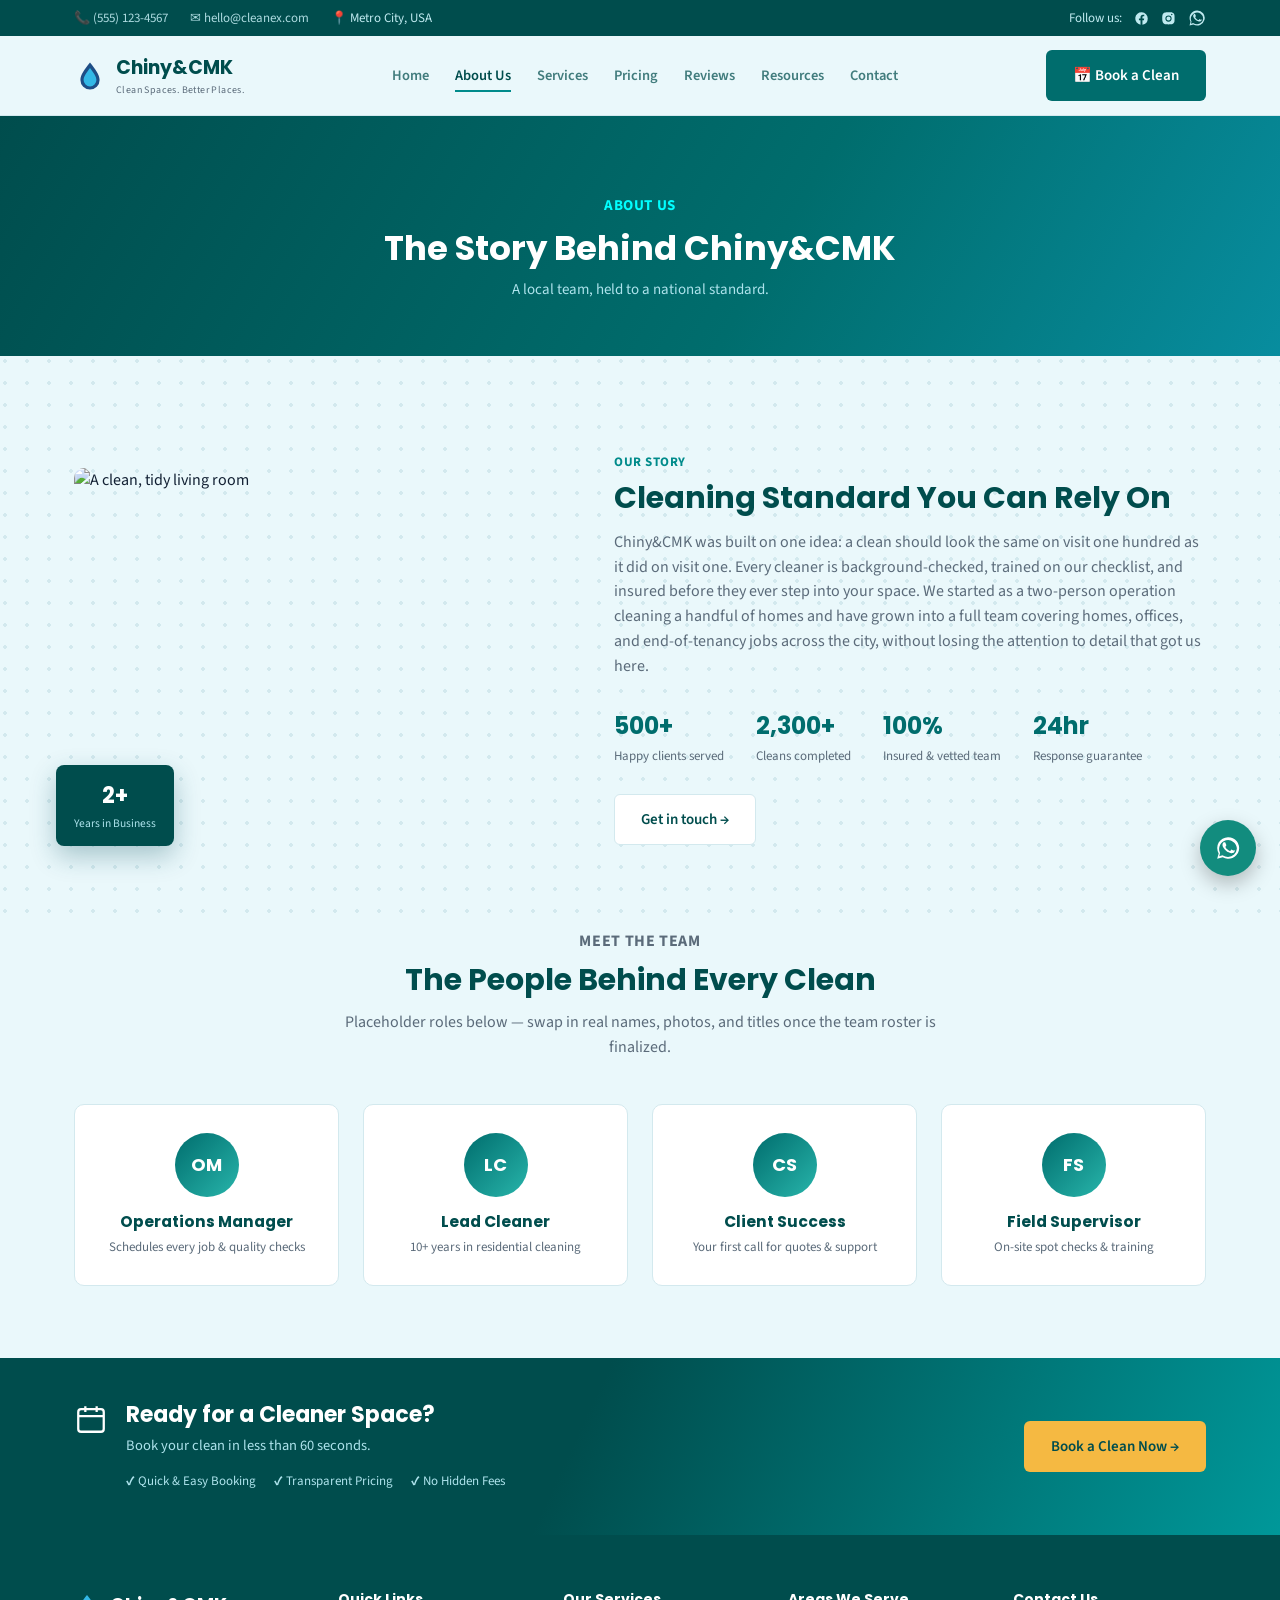
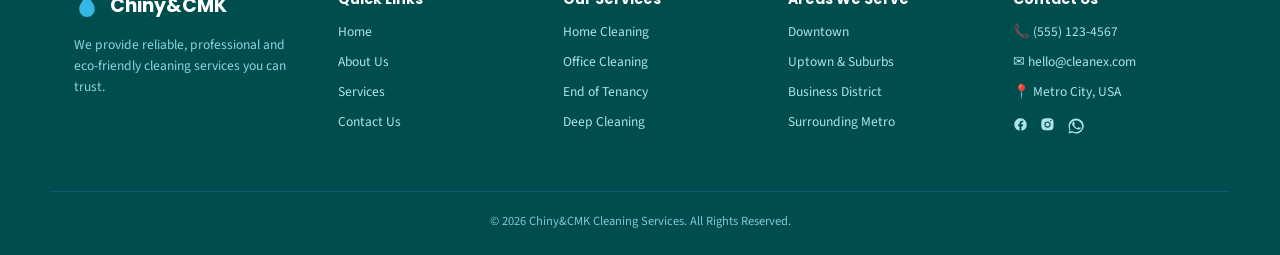
==== about.html @ 59c0ca54 "Chiny&CMK" ====
<!DOCTYPE html>
<html lang="en">
<head>
<meta charset="UTF-8">
<meta name="viewport" content="width=device-width, initial-scale=1.0">
<title>About Us — Chiny&CMK</title>
<meta name="description" content="The story, team, and standards behind Cleanex Cleaning Services.">
<link rel="preconnect" href="https://fonts.googleapis.com">
<link href="https://fonts.googleapis.com/css2?family=Poppins:wght@500;600;700&family=Source+Sans+3:wght@400;500;600;700&family=Caveat:wght@600;700&display=swap" rel="stylesheet">
<link rel="stylesheet" href="styles.css">
</head>
<body>
<div class="topbar">
  <div class="wrap topbar-row">
    <div class="topbar-left">
      <a href="tel:+15551234567">📞 (555) 123-4567</a>
      <a href="mailto:hello@cleanex.com">✉ hello@cleanex.com</a>
      <span>📍 Metro City, USA</span>
    </div>
    <div class="topbar-right">
      <span>Follow us:</span>
      <a href="#" aria-label="Facebook"><svg viewBox="0 0 24 24" width="15" height="15" fill="currentColor"><path d="M22 12a10 10 0 10-11.6 9.9v-7H7.9V12h2.5V9.8c0-2.5 1.5-3.9 3.8-3.9 1.1 0 2.2.2 2.2.2v2.4h-1.3c-1.2 0-1.6.8-1.6 1.6V12h2.8l-.4 2.9h-2.4v7A10 10 0 0022 12z"/></svg></a>
      <a href="#" aria-label="Instagram"><svg viewBox="0 0 24 24" width="15" height="15" fill="currentColor"><path d="M12 2c2.7 0 3.1 0 4.1.1 1 .1 1.7.2 2.3.5.6.3 1.1.6 1.6 1.1.5.5.8 1 1.1 1.6.3.6.4 1.3.5 2.3.1 1 .1 1.4.1 4.1s0 3.1-.1 4.1c-.1 1-.2 1.7-.5 2.3a4.6 4.6 0 01-2.7 2.7c-.6.3-1.3.4-2.3.5-1 .1-1.4.1-4.1.1s-3.1 0-4.1-.1c-1-.1-1.7-.2-2.3-.5a4.6 4.6 0 01-2.7-2.7c-.3-.6-.4-1.3-.5-2.3C2 15.1 2 14.7 2 12s0-3.1.1-4.1c.1-1 .2-1.7.5-2.3.3-.6.6-1.1 1.1-1.6.5-.5 1-.8 1.6-1.1.6-.3 1.3-.4 2.3-.5C8.9 2 9.3 2 12 2zm0 5a5 5 0 100 10 5 5 0 000-10zm0 8.3a3.3 3.3 0 110-6.6 3.3 3.3 0 010 6.6zm5.2-8.5a1.2 1.2 0 100-2.4 1.2 1.2 0 000 2.4z"/></svg></a>
      <a href="https://wa.me/15551234567" aria-label="WhatsApp"><svg viewBox="0 0 24 24" width="18" height="18" fill="currentColor"><path d="M17.5 14.4c-.3-.1-1.7-.8-1.9-.9-.3-.1-.4-.1-.6.1-.2.3-.7.9-.8 1-.1.2-.3.2-.6.1-.3-.1-1.2-.5-2.3-1.5-.9-.8-1.4-1.7-1.6-2-.2-.3 0-.4.1-.6l.4-.5c.1-.2.1-.3.2-.5.1-.2 0-.4 0-.5-.1-.1-.6-1.5-.8-2-.2-.5-.4-.4-.6-.4h-.5c-.2 0-.5.1-.7.3-.2.3-.9.9-.9 2.2s1 2.6 1.1 2.7c.1.2 1.9 3 4.7 4.1.7.3 1.2.5 1.6.6.7.2 1.3.2 1.8.1.5-.1 1.7-.7 1.9-1.3.2-.6.2-1.2.2-1.3-.1-.1-.3-.2-.6-.3z"/><path d="M12 2a10 10 0 00-8.6 15L2 22l5.2-1.4A10 10 0 1012 2zm0 18.2c-1.7 0-3.3-.5-4.7-1.3l-.3-.2-3.1.8.8-3-.2-.3a8.2 8.2 0 1115.7-3.7 8.2 8.2 0 01-8.2 7.7z"/></svg></a>
    </div>
  </div>
</div>

<header id="header">
  <nav class="nav wrap">
    <a href="index.html" class="logo">
      <svg viewBox="0 0 40 40" fill="none"><path d="M20 3C13 12 8 18 8 25a12 12 0 0024 0c0-7-5-13-12-22z" fill="#1E4E86"/><path d="M20 10c-4.5 6.2-8 10.6-8 15a8 8 0 0016 0c0-4.4-3.5-8.8-8-15z" fill="#33B8E6"/></svg>
      <div><span class="logo-name">Chiny&CMK</span><span class="logo-tag">Clean Spaces. Better Places.</span></div>
    </a>
    <ul class="navlinks">
      <li><a href="index.html">Home</a></li>
      <li><a href="about.html" class="active">About Us</a></li>
      <li><a href="services.html">Services</a></li>
      <li><a href="pricing.html">Pricing</a></li>
      <li><a href="reviews.html">Reviews</a></li>
      <li><a href="resources.html">Resources</a></li>
      <li><a href="contact.html">Contact</a></li>
    </ul>
    <div class="nav-actions">
      <a href="contact.html" class="btn btn-primary">📅 Book a Clean</a>
      <button class="menu-toggle" aria-label="Menu" id="menuToggle"><span></span><span></span><span></span></button>
    </div>
  </nav>
</header>
<section class="page-banner">
  <div class="wrap">
    <p class="eyebrow">ABOUT US</p>
    <h1>The Story Behind Chiny&CMK</h1>
    <p>A local team, held to a national standard.</p>
  </div>
</section>

<section id="about" class="pattern-dots">
  <div class="wrap about-grid">
    <div class="about-media">
      <img src="https://images.unsplash.com/photo-1757416654883-c73c67b3382b?auto=format&fit=crop&w=700&q=80" alt="A clean, tidy living room">
      <div class="about-media-badge"><strong>2+</strong><span>Years in Business</span></div>
    </div>
    <div class="about-copy">
      <p class="eyebrow">OUR STORY</p>
      <h2>Cleaning Standard You Can Rely On</h2>
      <p class="lead">Chiny&CMK was built on one idea: a clean should look the same on visit one hundred as it did on visit one. Every cleaner is background-checked, trained on our checklist, and insured before they ever step into your space. We started as a two-person operation cleaning a handful of homes and have grown into a full team covering homes, offices, and end-of-tenancy jobs across the city, without losing the attention to detail that got us here.</p>
      <div class="about-points">
        <div><strong>500+</strong><span>Happy clients served</span></div>
        <div><strong>2,300+</strong><span>Cleans completed</span></div>
        <div><strong>100%</strong><span>Insured &amp; vetted team</span></div>
        <div><strong>24hr</strong><span>Response guarantee</span></div>
      </div>
      <a href="contact.html" class="btn btn-outline">Get in touch →</a>
    </div>
  </div>
</section>

<section id="team" style="padding-top:0;">
  <div class="wrap">
    <div class="section-head center">
      <p class="eyebrow">MEET THE TEAM</p>
      <h2>The People Behind Every Clean</h2>
      <p>Placeholder roles below — swap in real names, photos, and titles once the team roster is finalized.</p>
    </div>
    <div class="team-grid">
      <div class="team-card"><div class="team-avatar">OM</div><h4>Operations Manager</h4><span>Schedules every job &amp; quality checks</span></div>
      <div class="team-card"><div class="team-avatar">LC</div><h4>Lead Cleaner</h4><span>10+ years in residential cleaning</span></div>
      <div class="team-card"><div class="team-avatar">CS</div><h4>Client Success</h4><span>Your first call for quotes &amp; support</span></div>
      <div class="team-card"><div class="team-avatar">FS</div><h4>Field Supervisor</h4><span>On-site spot checks &amp; training</span></div>
    </div>
  </div>
</section>

<section class="cta-banner">
  <div class="wrap cta-inner">
    <div class="cta-left">
      <svg viewBox="0 0 24 24" width="34" height="34" fill="none" stroke="#fff" stroke-width="1.6"><rect x="3" y="5" width="18" height="16" rx="2"/><path d="M3 10h18M8 3v4M16 3v4"/></svg>
      <div>
        <h3>Ready for a Cleaner Space?</h3>
        <p>Book your clean in less than 60 seconds.</p>
        <div class="cta-checks"><span>✔ Quick &amp; Easy Booking</span><span>✔ Transparent Pricing</span><span>✔ No Hidden Fees</span></div>
      </div>
    </div>
    <a href="contact.html" class="btn btn-yellow">Book a Clean Now →</a>
  </div>
</section>
<footer>
  <div class="wrap footer-grid">
    <div>
      <div class="footer-logo">
        <svg viewBox="0 0 40 40" fill="none"><path d="M20 3C13 12 8 18 8 25a12 12 0 0024 0c0-7-5-13-12-22z" fill="#33B8E6"/></svg>
        Chiny&CMK
      </div>
      <p class="footer-tag">We provide reliable, professional and eco-friendly cleaning services you can trust.</p>
    </div>
    <div class="footer-col">
      <h5>Quick Links</h5>
      <a href="index.html">Home</a>
      <a href="about.html">About Us</a>
      <a href="services.html">Services</a>
      <a href="contact.html">Contact Us</a>
    </div>
    <div class="footer-col">
      <h5>Our Services</h5>
      <a href="services.html">Home Cleaning</a>
      <a href="services.html">Office Cleaning</a>
      <a href="services.html">End of Tenancy</a>
      <a href="services.html">Deep Cleaning</a>
    </div>
    <div class="footer-col">
      <h5>Areas We Serve</h5>
      <a href="contact.html">Downtown</a>
      <a href="contact.html">Uptown &amp; Suburbs</a>
      <a href="contact.html">Business District</a>
      <a href="contact.html">Surrounding Metro</a>
    </div>
    <div class="footer-col">
      <h5>Contact Us</h5>
      <p>📞 (555) 123-4567</p>
      <p>✉ hello@cleanex.com</p>
      <p>📍 Metro City, USA</p>
      <div class="footer-social">
        <a href="#" aria-label="Facebook"><svg viewBox="0 0 24 24" width="15" height="15" fill="currentColor"><path d="M22 12a10 10 0 10-11.6 9.9v-7H7.9V12h2.5V9.8c0-2.5 1.5-3.9 3.8-3.9 1.1 0 2.2.2 2.2.2v2.4h-1.3c-1.2 0-1.6.8-1.6 1.6V12h2.8l-.4 2.9h-2.4v7A10 10 0 0022 12z"/></svg></a>
        <a href="#" aria-label="Instagram"><svg viewBox="0 0 24 24" width="15" height="15" fill="currentColor"><path d="M12 2c2.7 0 3.1 0 4.1.1 1 .1 1.7.2 2.3.5.6.3 1.1.6 1.6 1.1.5.5.8 1 1.1 1.6.3.6.4 1.3.5 2.3.1 1 .1 1.4.1 4.1s0 3.1-.1 4.1c-.1 1-.2 1.7-.5 2.3a4.6 4.6 0 01-2.7 2.7c-.6.3-1.3.4-2.3.5-1 .1-1.4.1-4.1.1s-3.1 0-4.1-.1c-1-.1-1.7-.2-2.3-.5a4.6 4.6 0 01-2.7-2.7c-.3-.6-.4-1.3-.5-2.3C2 15.1 2 14.7 2 12s0-3.1.1-4.1c.1-1 .2-1.7.5-2.3.3-.6.6-1.1 1.1-1.6.5-.5 1-.8 1.6-1.1.6-.3 1.3-.4 2.3-.5C8.9 2 9.3 2 12 2zm0 5a5 5 0 100 10 5 5 0 000-10zm0 8.3a3.3 3.3 0 110-6.6 3.3 3.3 0 010 6.6zm5.2-8.5a1.2 1.2 0 100-2.4 1.2 1.2 0 000 2.4z"/></svg></a>
        <a href="https://wa.me/15551234567" aria-label="WhatsApp"><svg viewBox="0 0 24 24" width="18" height="18" fill="currentColor"><path d="M17.5 14.4c-.3-.1-1.7-.8-1.9-.9-.3-.1-.4-.1-.6.1-.2.3-.7.9-.8 1-.1.2-.3.2-.6.1-.3-.1-1.2-.5-2.3-1.5-.9-.8-1.4-1.7-1.6-2-.2-.3 0-.4.1-.6l.4-.5c.1-.2.1-.3.2-.5.1-.2 0-.4 0-.5-.1-.1-.6-1.5-.8-2-.2-.5-.4-.4-.6-.4h-.5c-.2 0-.5.1-.7.3-.2.3-.9.9-.9 2.2s1 2.6 1.1 2.7c.1.2 1.9 3 4.7 4.1.7.3 1.2.5 1.6.6.7.2 1.3.2 1.8.1.5-.1 1.7-.7 1.9-1.3.2-.6.2-1.2.2-1.3-.1-.1-.3-.2-.6-.3z"/><path d="M12 2a10 10 0 00-8.6 15L2 22l5.2-1.4A10 10 0 1012 2zm0 18.2c-1.7 0-3.3-.5-4.7-1.3l-.3-.2-3.1.8.8-3-.2-.3a8.2 8.2 0 1115.7-3.7 8.2 8.2 0 01-8.2 7.7z"/></svg></a>
      </div>
    </div>
  </div>
  <div class="wrap footer-bottom">
    <span>© <span id="footerYear">2026</span> Chiny&CMK Cleaning Services. All Rights Reserved.</span>
  </div>
</footer>

<a class="fab" href="https://wa.me/15551234567?text=Hi%20Cleanex%2C%20I%27d%20like%20to%20ask%20about%20a%20cleaning%20service." target="_blank" rel="noopener" aria-label="Chat on WhatsApp">
  <svg viewBox="0 0 24 24"  fill="currentColor"><path d="M17.5 14.4c-.3-.1-1.7-.8-1.9-.9-.3-.1-.4-.1-.6.1-.2.3-.7.9-.8 1-.1.2-.3.2-.6.1-.3-.1-1.2-.5-2.3-1.5-.9-.8-1.4-1.7-1.6-2-.2-.3 0-.4.1-.6l.4-.5c.1-.2.1-.3.2-.5.1-.2 0-.4 0-.5-.1-.1-.6-1.5-.8-2-.2-.5-.4-.4-.6-.4h-.5c-.2 0-.5.1-.7.3-.2.3-.9.9-.9 2.2s1 2.6 1.1 2.7c.1.2 1.9 3 4.7 4.1.7.3 1.2.5 1.6.6.7.2 1.3.2 1.8.1.5-.1 1.7-.7 1.9-1.3.2-.6.2-1.2.2-1.3-.1-.1-.3-.2-.6-.3z"/><path d="M12 2a10 10 0 00-8.6 15L2 22l5.2-1.4A10 10 0 1012 2zm0 18.2c-1.7 0-3.3-.5-4.7-1.3l-.3-.2-3.1.8.8-3-.2-.3a8.2 8.2 0 1115.7-3.7 8.2 8.2 0 01-8.2 7.7z"/></svg>
</a>

<script src="script.js"></script>
</body>
</html>
---- styles.css ----
:root{
  --teal:#006D6D;
  --teal-dark:#004D4D;
  --aqua:#008B8B;
  --sky:#00FFFF;
  --white:#EAF8FB;
  --gray:#D3E9EE;
  --ink:#122033;
  --ink-soft:#5B6B7A;
  --paper:#FFFFFF;
  --yellow:#F5B942;
}
*{box-sizing:border-box;}
html{scroll-behavior:smooth;}
body{
  margin:0;
  overflow-x:hidden;
  font-family:'Source Sans 3', sans-serif;
  color:var(--ink);
  background:var(--white);
  line-height:1.55;
}
h1,h2,h3,h4,h5{
  font-family:'Poppins', sans-serif;
  color:var(--teal-dark);
  margin:0;
  line-height:1.2;
}
p{margin:0;}
a{color:inherit;text-decoration:none;}
img{max-width:100%;display:block;}
ul{list-style:none;margin:0;padding:0;}
.wrap{max-width:1180px;margin:0 auto;padding:0 24px;}

/* ===== BUTTONS ===== */
.btn{
  display:inline-flex;align-items:center;gap:8px;
  font-family:'Source Sans 3',sans-serif;font-weight:600;font-size:15px;
  padding:13px 26px;border-radius:6px;border:1.5px solid transparent;
  cursor:pointer;transition:transform .15s ease, background .2s ease;
}
.btn:hover{transform:translateY(-1px);}
.btn-primary{background:var(--teal);color:#fff;}
.btn-primary:hover{background:var(--teal-dark);}
.btn-outline{border-color:var(--gray);color:var(--teal-dark);background:#fff;}
.btn-outline:hover{border-color:var(--teal);}
.btn-yellow{background:var(--yellow);color:var(--teal-dark);}
.btn-yellow:hover{background:#e5a72e;}
.btn-whatsapp{background:#128C7E;color:#fff;}
.btn-whatsapp:hover{background:#0e6b60;}
.eyebrow{font-size:13px;font-weight:700;color:var(--aqua);letter-spacing:.04em;}

/* ===== TOP BAR ===== */
.topbar{background:var(--teal-dark);color:#BFEAF0;font-size:13px;}
.topbar-row{display:flex;justify-content:space-between;align-items:center;padding:8px 24px;}
.topbar-left{display:flex;gap:22px;flex-wrap:wrap;}
.topbar-left a{opacity:.9;}
.topbar-left a:hover{opacity:1;}
.topbar-right{display:flex;align-items:center;gap:12px;}
.topbar-right a{display:flex;color:#BFEAF0;}
.topbar-right a:hover{color:#fff;}

/* ===== HEADER ===== */
header{position:sticky;top:0;z-index:50;background:var(--white);border-bottom:1px solid var(--gray);}
.nav{display:flex;align-items:center;justify-content:space-between;padding:14px 24px;gap:20px;}
.logo{display:flex;align-items:center;gap:10px;}
.logo svg{width:32px;height:32px;flex-shrink:0;}
.logo-name{display:block;font-family:'Poppins',sans-serif;font-weight:700;font-size:19px;color:var(--teal-dark);}
.logo-tag{display:block;font-size:10px;letter-spacing:.04em;color:var(--ink-soft);}
.navlinks{display:flex;gap:26px;font-size:14.5px;font-weight:600;color:var(--teal-dark);}
.navlinks a{opacity:.72;padding-bottom:4px;border-bottom:2px solid transparent;}
.navlinks a:hover,.navlinks a.active{opacity:1;border-color:var(--aqua);}
.nav-actions{display:flex;gap:12px;align-items:center;}
.menu-toggle{display:none;background:none;border:none;cursor:pointer;padding:6px;}
.menu-toggle span{display:block;width:22px;height:2px;background:var(--teal-dark);margin:5px 0;}

/* ===== HERO (full-cover, per client feedback: image must be fully visible) ===== */
.hero-cover{position:relative;background:#fff;padding:0;}
.hero-cover-media{position:relative;width:100%;aspect-ratio:16/10;overflow:hidden;}
.hero-cover-media img{width:100%;height:100%;object-fit:cover;object-position:68% 35%;display:block;}
.hero-cover-media::after{
  content:"";position:absolute;left:0;right:0;bottom:0;height:22%;
  background:linear-gradient(0deg, rgba(11,79,97,.55) 0%, transparent 100%);
  pointer-events:none;
}
.hero-cover-script{
  position:absolute;top:6%;right:max(24px, calc((100vw - 1180px) / 2 + 24px));z-index:2;
  font-family:'Caveat',cursive;font-size:30px;line-height:1.25;color:#fff;text-align:right;
  text-shadow:0 2px 14px rgba(0,0,0,.35);
}
.hero-cover-content{
  position:absolute;top:0;left:0;right:0;bottom:0;z-index:2;
  display:flex;flex-direction:column;justify-content:center;
  padding:0 24px;padding-left:max(24px, calc((100vw - 1180px) / 2 + 24px));max-width:640px;
}
.hero-cover-content .eyebrow-line{font-size:13px;font-weight:700;letter-spacing:.05em;color:#0B4F61;line-height:1.5;text-shadow:0 1px 10px rgba(255,255,255,.5);}
.hero-cover-content .accent-underline{width:46px;height:3px;background:var(--aqua);margin:14px 0;}
.hero-cover-content h1{font-size:42px;font-weight:700;line-height:1.14;color:#0F2430;text-shadow:0 1px 14px rgba(255,255,255,.35);}
.hero-cover-content h1 em{font-style:normal;color:var(--teal);}
.hero-cover-content .lead{margin-top:16px;font-size:16px;color:#33424D;max-width:40ch;text-shadow:0 1px 10px rgba(255,255,255,.4);}
.hero-cover-content .cta-row{margin-top:26px;display:flex;gap:14px;flex-wrap:wrap;}
.hero-trust-row{
  position:absolute;left:0;right:0;bottom:20px;z-index:3;
  display:flex;gap:28px;flex-wrap:wrap;padding:0 24px;
  padding-left:max(24px, calc((100vw - 1180px) / 2 + 24px));
}
.hero-trust-item{display:flex;align-items:center;gap:8px;}
.hero-trust-item svg{width:22px;height:22px;color:#fff;flex-shrink:0;}
.hero-trust-item span{font-size:13px;font-weight:700;color:#fff;}

.rating-strip{background:var(--white);padding:26px 0;border-bottom:1px solid var(--gray);}
.rating-strip-inner{display:flex;align-items:center;justify-content:center;gap:16px;text-align:center;flex-wrap:wrap;}
.rating-strip .stars{font-size:16px;letter-spacing:2px;}
.rating-strip strong{font-size:14.5px;color:var(--teal-dark);}
.rating-strip .quote-line{font-size:14px;color:var(--ink-soft);font-style:italic;}
.rating-arrow{
  width:34px;height:34px;border-radius:50%;border:1px solid var(--gray);background:#fff;
  font-size:18px;color:var(--teal);cursor:pointer;flex-shrink:0;
}

/* ===== INNER PAGE BANNER ===== */
.page-banner{background:linear-gradient(120deg, var(--teal-dark) 0%, var(--teal) 60%, #0EA5C4 130%);padding:68px 0 54px;text-align:center;}
.page-banner .eyebrow{color:var(--sky);}
.page-banner h1{color:#fff;font-size:34px;margin-top:10px;}
.page-banner p{color:#ADE3EC;margin-top:10px;font-size:15px;max-width:520px;margin-left:auto;margin-right:auto;}

.trust-strip{
  margin-top:64px;background:#fff;border:1px solid var(--gray);border-radius:10px;
  display:grid;grid-template-columns:repeat(6,1fr);box-shadow:0 12px 30px rgba(11,79,97,.06);
  position:relative;z-index:1;
}
.trust-card{display:flex;align-items:flex-start;gap:12px;padding:24px 22px;border-right:1px solid var(--gray);}
.trust-card:last-child{border-right:none;}
.trust-card svg{width:26px;height:26px;color:var(--aqua);flex-shrink:0;margin-top:2px;}
.trust-card strong{display:block;font-size:14.5px;color:var(--teal-dark);}
.trust-card span{display:block;font-size:13px;color:var(--ink-soft);margin-top:2px;}

/* ===== SECTIONS ===== */
section{padding:96px 0 72px;}
section#services:first-of-type{padding-top:104px;}
.section-head{max-width:640px;margin-bottom:44px;}
.section-head.center{margin-left:auto;margin-right:auto;text-align:center;}
.section-head h2{font-size:30px;font-weight:700;margin-top:8px;}
.section-head p{margin-top:12px;font-size:16px;color:var(--ink-soft);}

/* ===== ABOUT ===== */
.pattern-dots{position:relative;background-image:radial-gradient(var(--gray) 1.6px, transparent 1.6px);background-size:22px 22px;background-position:-6px -6px;}
.pattern-dots > .wrap{position:relative;z-index:1;}
.about-grid{display:grid;grid-template-columns:.9fr 1.1fr;gap:56px;align-items:center;position:relative;z-index:1;}
.about-media{position:relative;}
.about-media img{width:100%;height:360px;object-fit:cover;border-radius:10px;}
.about-media-badge{
  position:absolute;bottom:-18px;left:-18px;background:var(--teal-dark);color:#fff;
  border-radius:8px;padding:14px 18px;text-align:center;box-shadow:0 10px 26px rgba(11,79,97,.3);
}
.about-media-badge strong{display:block;font-family:'Poppins',sans-serif;font-size:22px;}
.about-media-badge span{display:block;font-size:11.5px;color:#ADE3EC;margin-top:2px;}
.about-copy h2{font-size:30px;margin-top:8px;}
.about-copy .lead{margin-top:14px;font-size:16px;color:var(--ink-soft);}
.about-points{display:flex;gap:32px;margin:28px 0;flex-wrap:wrap;}
.about-points strong{display:block;font-family:'Poppins',sans-serif;font-size:24px;color:var(--teal);}
.about-points span{display:block;font-size:13px;color:var(--ink-soft);margin-top:2px;}

.pricing-section{background:linear-gradient(180deg, var(--white) 0%, #A8E8F2 100%);}
.pricing-grid{display:grid;grid-template-columns:repeat(3,1fr);gap:24px;}
.pricing-grid-4{grid-template-columns:repeat(4,1fr);}
.price-card{
  position:relative;background:var(--paper);border:1px solid var(--gray);border-radius:10px;
  padding:32px 28px;display:flex;flex-direction:column;gap:14px;
}
.price-card.featured{border-color:var(--teal);box-shadow:0 16px 34px rgba(11,79,97,.12);transform:translateY(-8px);}
.price-tag{
  position:absolute;top:-13px;left:28px;background:var(--teal);color:#fff;font-size:11.5px;
  font-weight:700;padding:5px 12px;border-radius:999px;letter-spacing:.03em;
}
.price-card h3{font-size:19px;}
.price-card .price{font-family:'Poppins',sans-serif;font-size:32px;font-weight:700;color:var(--teal-dark);}
.price-card .price span{font-family:'Source Sans 3',sans-serif;font-size:14px;font-weight:400;color:var(--ink-soft);}
.price-card p{font-size:14px;color:var(--ink-soft);}
.price-card ul{display:flex;flex-direction:column;gap:8px;margin:6px 0;}
.price-card ul li{font-size:13.5px;color:var(--ink);}
.price-card .btn{margin-top:auto;justify-content:center;}

/* ===== SERVICES ===== */
.services-grid{display:grid;grid-template-columns:repeat(4,1fr);gap:24px;}
.service-card{background:var(--paper);border:1px solid var(--gray);border-radius:10px;overflow:visible;}
.service-img{height:130px;overflow:hidden;border-radius:10px 10px 0 0;}
.service-img img{width:100%;height:100%;object-fit:cover;}
.service-icon{
  width:44px;height:44px;border-radius:50%;background:var(--teal);
  display:flex;align-items:center;justify-content:center;
  margin:-22px 0 0 20px;border:3px solid #fff;position:relative;
}
.service-icon svg{width:20px;height:20px;}
.service-body{padding:16px 20px 22px;}
.service-body h3{font-size:17.5px;}
.service-body p{margin-top:8px;font-size:14px;color:var(--ink-soft);}
.service-body .link{display:inline-block;margin-top:12px;font-size:13.5px;font-weight:700;color:var(--teal);}

/* ===== GALLERY ===== */
.gallery-grid{display:grid;grid-template-columns:repeat(4,1fr);grid-auto-rows:160px;gap:14px;}
.gallery-item{position:relative;border-radius:10px;overflow:hidden;}
.gallery-item.span-2{grid-column:span 2;}
.gallery-item img{width:100%;height:100%;object-fit:cover;transition:transform .3s ease;}
.gallery-item:hover img{transform:scale(1.05);}
.gallery-caption{
  position:absolute;left:0;right:0;bottom:0;padding:10px 14px;font-size:12.5px;font-weight:600;color:#fff;
  background:linear-gradient(0deg, rgba(11,79,97,.85) 0%, transparent 100%);
}

/* ===== STATS ===== */
.stats{background:linear-gradient(120deg, var(--teal-dark) 0%, var(--teal) 55%, #40E0D0 130%);padding:48px 0;}
.stats-grid{display:grid;grid-template-columns:repeat(6,1fr);gap:20px;}
.stat{display:flex;flex-direction:column;align-items:center;text-align:center;color:#fff;}
.stat svg{width:28px;height:28px;color:var(--sky);margin-bottom:10px;}
.stat strong{font-family:'Poppins',sans-serif;font-size:24px;}
.stat span{font-size:13px;color:#ADE3EC;margin-top:2px;}

/* ===== TESTIMONIALS ===== */
.testi-carousel{display:flex;align-items:center;justify-content:center;gap:24px;max-width:640px;margin:0 auto;}
.testi-arrow{
  width:38px;height:38px;border-radius:50%;border:1px solid var(--gray);background:#fff;
  font-size:22px;color:var(--teal);cursor:pointer;flex-shrink:0;line-height:1;
}
.testi-arrow:hover{background:var(--teal);color:#fff;border-color:var(--teal);}
.testi-slide{text-align:center;}
.quote-mark{font-family:'Poppins',sans-serif;font-size:44px;color:var(--gray);line-height:1;}
.testi-quote{font-size:17px;color:var(--ink);margin-top:6px;}
.stars{color:var(--aqua);font-size:16px;margin-top:16px;letter-spacing:3px;}
.testi-name{margin-top:10px;font-weight:700;font-size:14.5px;color:var(--teal-dark);}

.mini-reviews-grid{display:grid;grid-template-columns:repeat(3,1fr);gap:20px;margin-top:56px;}
.mini-review{background:var(--paper);border:1px solid var(--gray);border-radius:10px;padding:22px 24px;}
.mini-review .stars{margin-top:0;font-size:14px;}
.mini-review p{margin-top:12px;font-size:14px;color:var(--ink);}
.mini-review .testi-name{margin-top:14px;font-size:13.5px;}

/* ===== TEAM ===== */
.team-grid{display:grid;grid-template-columns:repeat(4,1fr);gap:24px;}
.team-card{background:var(--paper);border:1px solid var(--gray);border-radius:10px;padding:28px 20px;text-align:center;}
.team-avatar{
  width:64px;height:64px;border-radius:50%;margin:0 auto 16px;
  background:linear-gradient(135deg, var(--teal) 0%, #40E0D0 160%);color:#fff;
  display:flex;align-items:center;justify-content:center;font-family:'Poppins',sans-serif;font-weight:700;font-size:18px;
}
.team-card h4{font-size:15.5px;}
.team-card span{display:block;margin-top:6px;font-size:13px;color:var(--ink-soft);}

/* ===== BLOG / TIPS ===== */
.blog-grid{display:grid;grid-template-columns:repeat(3,1fr);gap:24px;}
.blog-card{background:var(--paper);border:1px solid var(--gray);border-radius:10px;padding:26px 24px;position:relative;}
.blog-icon{
  width:44px;height:44px;border-radius:10px;background:var(--teal);
  display:flex;align-items:center;justify-content:center;margin-bottom:16px;
}
.blog-icon svg{width:20px;height:20px;}
.blog-tag{display:inline-block;font-size:11.5px;font-weight:700;color:var(--teal);letter-spacing:.03em;text-transform:uppercase;margin-bottom:8px;}
.blog-card h3{font-size:17px;line-height:1.3;}
.blog-card p{margin-top:10px;font-size:14px;color:var(--ink-soft);}
.blog-card .link{display:inline-block;margin-top:14px;font-size:13.5px;font-weight:700;color:var(--teal);}

/* ===== FAQ ===== */
.faq-list{max-width:760px;margin:0 auto;display:flex;flex-direction:column;gap:12px;}
.faq-item{background:var(--paper);border:1px solid var(--gray);border-radius:10px;overflow:hidden;}
.faq-question{
  width:100%;display:flex;align-items:center;justify-content:space-between;gap:16px;
  padding:18px 22px;background:none;border:none;text-align:left;cursor:pointer;
  font-family:'Source Sans 3',sans-serif;font-size:15px;font-weight:600;color:var(--teal-dark);
}
.faq-icon{font-family:'Poppins',sans-serif;font-size:18px;color:var(--teal);flex-shrink:0;}
.faq-answer{max-height:0;overflow:hidden;transition:max-height .25s ease, padding .25s ease;padding:0 22px;}
.faq-answer p{font-size:14px;color:var(--ink-soft);padding-bottom:0;}
.faq-item.open .faq-answer{max-height:200px;padding:0 22px 20px;}

/* ===== CTA BANNER ===== */
.cta-banner{background:linear-gradient(115deg, #004D4D 0%, var(--teal-dark) 45%, #00CED1 140%);padding:0;}
.cta-inner{
  display:flex;align-items:center;justify-content:space-between;flex-wrap:wrap;gap:24px;
  padding:44px 24px;
}
.cta-left{display:flex;gap:18px;align-items:flex-start;}
.cta-left h3{color:#fff;font-size:22px;}
.cta-left p{color:#ADE3EC;margin-top:6px;font-size:14.5px;}
.cta-checks{display:flex;gap:18px;flex-wrap:wrap;margin-top:14px;}
.cta-checks span{font-size:13px;color:#ADE3EC;}

/* ===== CONTACT ===== */
#contact{background:linear-gradient(180deg,#B3ECF5 0%, var(--white) 100%);}
.contact-grid{display:grid;grid-template-columns:.85fr 1.15fr;gap:56px;align-items:start;}
.contact-side h2{font-size:28px;margin-top:8px;}
.contact-side .lead{margin-top:12px;color:var(--ink-soft);font-size:15.5px;}
.contact-side .btn-whatsapp{margin-top:26px;}
.contact-methods{margin-top:26px;display:flex;flex-direction:column;gap:10px;font-size:14.5px;color:var(--ink-soft);}
.contact-methods strong{color:var(--teal-dark);}

.form-card{background:var(--paper);border:1px solid var(--gray);border-radius:10px;padding:32px;}
.tab-switch{display:flex;border:1px solid var(--gray);border-radius:999px;padding:4px;margin-bottom:26px;width:fit-content;}
.tab-btn{border:none;background:none;padding:9px 20px;border-radius:999px;font-weight:600;font-size:14px;color:var(--ink-soft);cursor:pointer;}
.tab-btn.active{background:linear-gradient(120deg, var(--teal) 0%, #00FFFF 160%);color:#fff;}
.form-grid{display:grid;grid-template-columns:1fr 1fr;gap:16px;}
.form-grid .full{grid-column:1/-1;}
label{display:block;font-size:13px;font-weight:700;color:var(--teal-dark);margin-bottom:6px;}
input,select,textarea{
  width:100%;padding:11px 13px;border:1px solid var(--gray);border-radius:6px;
  font-family:'Source Sans 3',sans-serif;font-size:14.5px;color:var(--ink);background:#fff;
}
input:focus,select:focus,textarea:focus{outline:2px solid var(--aqua);outline-offset:1px;border-color:var(--aqua);}
textarea{resize:vertical;min-height:90px;}
.rating-picker{display:flex;gap:8px;}
.rating-picker button{width:36px;height:36px;border-radius:50%;border:1.5px solid var(--gray);background:#fff;font-family:'Poppins',sans-serif;font-weight:600;color:var(--ink-soft);cursor:pointer;}
.rating-picker button.selected{background:var(--teal);border-color:var(--teal);color:#fff;}
.form-submit{margin-top:20px;display:flex;align-items:center;gap:16px;flex-wrap:wrap;}
.form-note{font-size:12.5px;color:var(--ink-soft);}
.form-success{display:none;margin-top:20px;padding:14px 16px;background:#EAF6EE;border:1px solid #B9E3C5;border-radius:6px;font-size:14px;color:#1F6B39;}
.form-success.show{display:block;}

/* ===== FOOTER ===== */
footer{background:var(--teal-dark);color:#BFEAF0;padding:56px 0 24px;}
.footer-grid{display:grid;grid-template-columns:1.2fr 1fr 1fr 1fr 1fr;gap:32px;}
.footer-logo{display:flex;align-items:center;gap:10px;font-family:'Poppins',sans-serif;font-weight:700;font-size:19px;color:#fff;}
.footer-logo svg{width:26px;height:26px;}
.footer-tag{margin-top:14px;font-size:13.5px;max-width:32ch;color:#8FD3DE;}
.footer-col h5{font-family:'Poppins',sans-serif;font-size:14px;color:#fff;margin-bottom:14px;}
.footer-col a,.footer-col p{display:block;font-size:13.5px;color:#ADE3EC;margin-bottom:9px;}
.footer-col a:hover{color:#fff;}
.footer-bottom{margin-top:40px;padding-top:20px;border-top:1px solid #0F5C6E;font-size:12.5px;color:#7FC7D6;text-align:center;}
.footer-social{display:flex;gap:12px;margin-top:14px;}
.footer-social a{color:#ADE3EC;}
.footer-social a:hover{color:#fff;}

/* ===== FAB ===== */
.fab{
  position:fixed;bottom:24px;right:24px;z-index:60;
  background:#128C7E;color:#fff;width:56px;height:56px;border-radius:50%;
  display:flex;align-items:center;justify-content:center;box-shadow:0 8px 20px rgba(0,0,0,.25);
}
.fab:hover{transform:scale(1.06);}
.fab svg{width:26px;height:26px;}

/* ===== RESPONSIVE ===== */
@media (max-width:1024px){
  .hero-cover-content{max-width:480px;}
  .hero-cover-content h1{font-size:34px;}
  .about-media img{height:320px;}
  .pricing-grid{gap:18px;}
  .price-card{padding:26px 22px;}
}
@media (max-width:960px){
  .navlinks{display:none;}
  .menu-toggle{display:block;}
  .hero-cover-media{aspect-ratio:4/3.4;}
  .hero-cover-content{max-width:100%;}
  .hero-cover-content h1{font-size:30px;}
  .hero-cover-script{font-size:22px;top:5%;}
  .hero-trust-row{gap:16px 20px;bottom:16px;}
  .hero-trust-item span{font-size:11.5px;}
  .hero-trust-item svg{width:18px;height:18px;}
  .trust-strip{grid-template-columns:repeat(3,1fr);margin-top:32px;}
  .trust-card{border-right:none;border-bottom:1px solid var(--gray);}
  .about-grid{grid-template-columns:1fr;}
  .about-media img{height:260px;}
  .pricing-grid{grid-template-columns:1fr;max-width:440px;margin:0 auto;}
  .pricing-grid-4{grid-template-columns:1fr 1fr;max-width:600px;}
  .price-card.featured{transform:none;}
  .services-grid{grid-template-columns:1fr 1fr;}
  .gallery-grid{grid-template-columns:1fr 1fr;grid-auto-rows:180px;}
  .gallery-item.span-2{grid-column:span 2;}
  .team-grid{grid-template-columns:1fr 1fr;}
  .blog-grid{grid-template-columns:1fr 1fr;}
  .mini-reviews-grid{grid-template-columns:1fr 1fr;}
  .stats-grid{grid-template-columns:repeat(3,1fr);gap:28px;}
  .contact-grid{grid-template-columns:1fr;}
  .form-grid{grid-template-columns:1fr;}
  .footer-grid{grid-template-columns:1fr 1fr 1fr;}
  .topbar-left span{display:none;}
}
@media (max-width:640px){
  .nav{padding:12px 18px;gap:12px;}
  .logo-tag{display:none;}
  .nav-actions .btn-primary{padding:10px 16px;font-size:13.5px;}
  .testi-carousel{gap:12px;}
  .testi-arrow{width:32px;height:32px;font-size:18px;}
  .testi-quote{font-size:15.5px;}
}
@media (max-width:560px){
  .wrap{padding:0 18px;}
  section{padding:64px 0 56px;}
  .hero-cover-media{aspect-ratio:3/3.6;}
  .hero-cover-content h1{font-size:26px;}
  .hero-cover-content .lead{font-size:14.5px;}
  .hero-cover-script{display:none;}
  .hero-trust-row{bottom:14px;gap:10px 16px;}
  .section-head h2{font-size:25px;}
  .services-grid{grid-template-columns:1fr;}
  .gallery-grid{grid-template-columns:1fr;grid-auto-rows:200px;}
  .gallery-item.span-2{grid-column:span 1;}
  .team-grid{grid-template-columns:1fr 1fr;}
  .blog-grid{grid-template-columns:1fr;}
  .mini-reviews-grid{grid-template-columns:1fr;}
  .pricing-grid-4{grid-template-columns:1fr;max-width:440px;margin:0 auto;}
  .trust-strip{grid-template-columns:1fr 1fr;}
  .stats-grid{grid-template-columns:1fr 1fr;}
  .footer-grid{grid-template-columns:1fr;}
  .cta-inner{flex-direction:column;align-items:flex-start;}
  .cta-left{gap:14px;}
  .topbar-left a:nth-child(2){display:none;}
  .form-card{padding:22px 20px;}
  .about-points{gap:22px;}
}
@media (max-width:420px){
  .trust-strip{grid-template-columns:1fr;}
  .trust-card:last-child{border-bottom:none;}
  .stats-grid{grid-template-columns:1fr;gap:22px;}
  .team-grid{grid-template-columns:1fr;}
  .gallery-item{min-height:150px;}
  .topbar-right span{display:none;}
  .topbar-row{padding:8px 16px;}
  .hero-cover-media{aspect-ratio:3/4;}
  .hero-trust-row{flex-direction:column;gap:8px;}
  .price-card{padding:22px 18px;}
  .rating-picker button{width:32px;height:32px;}
}
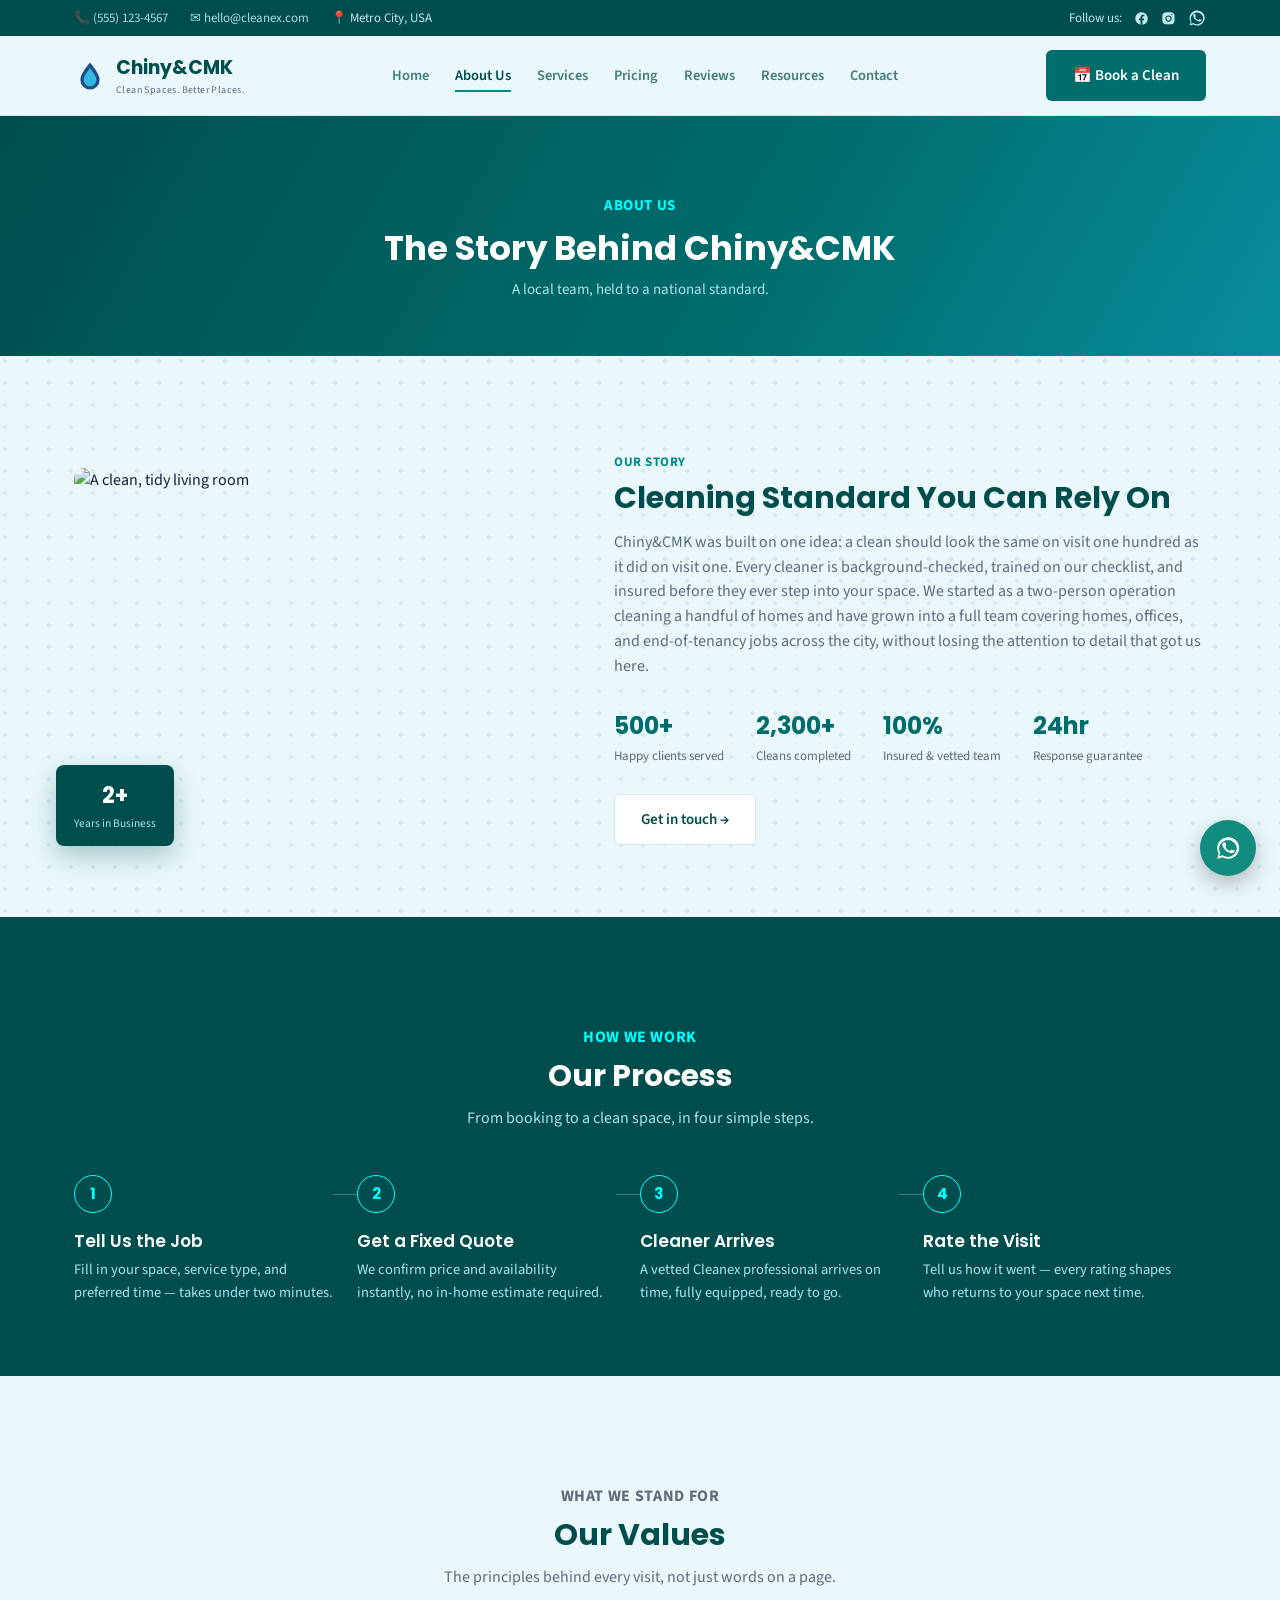
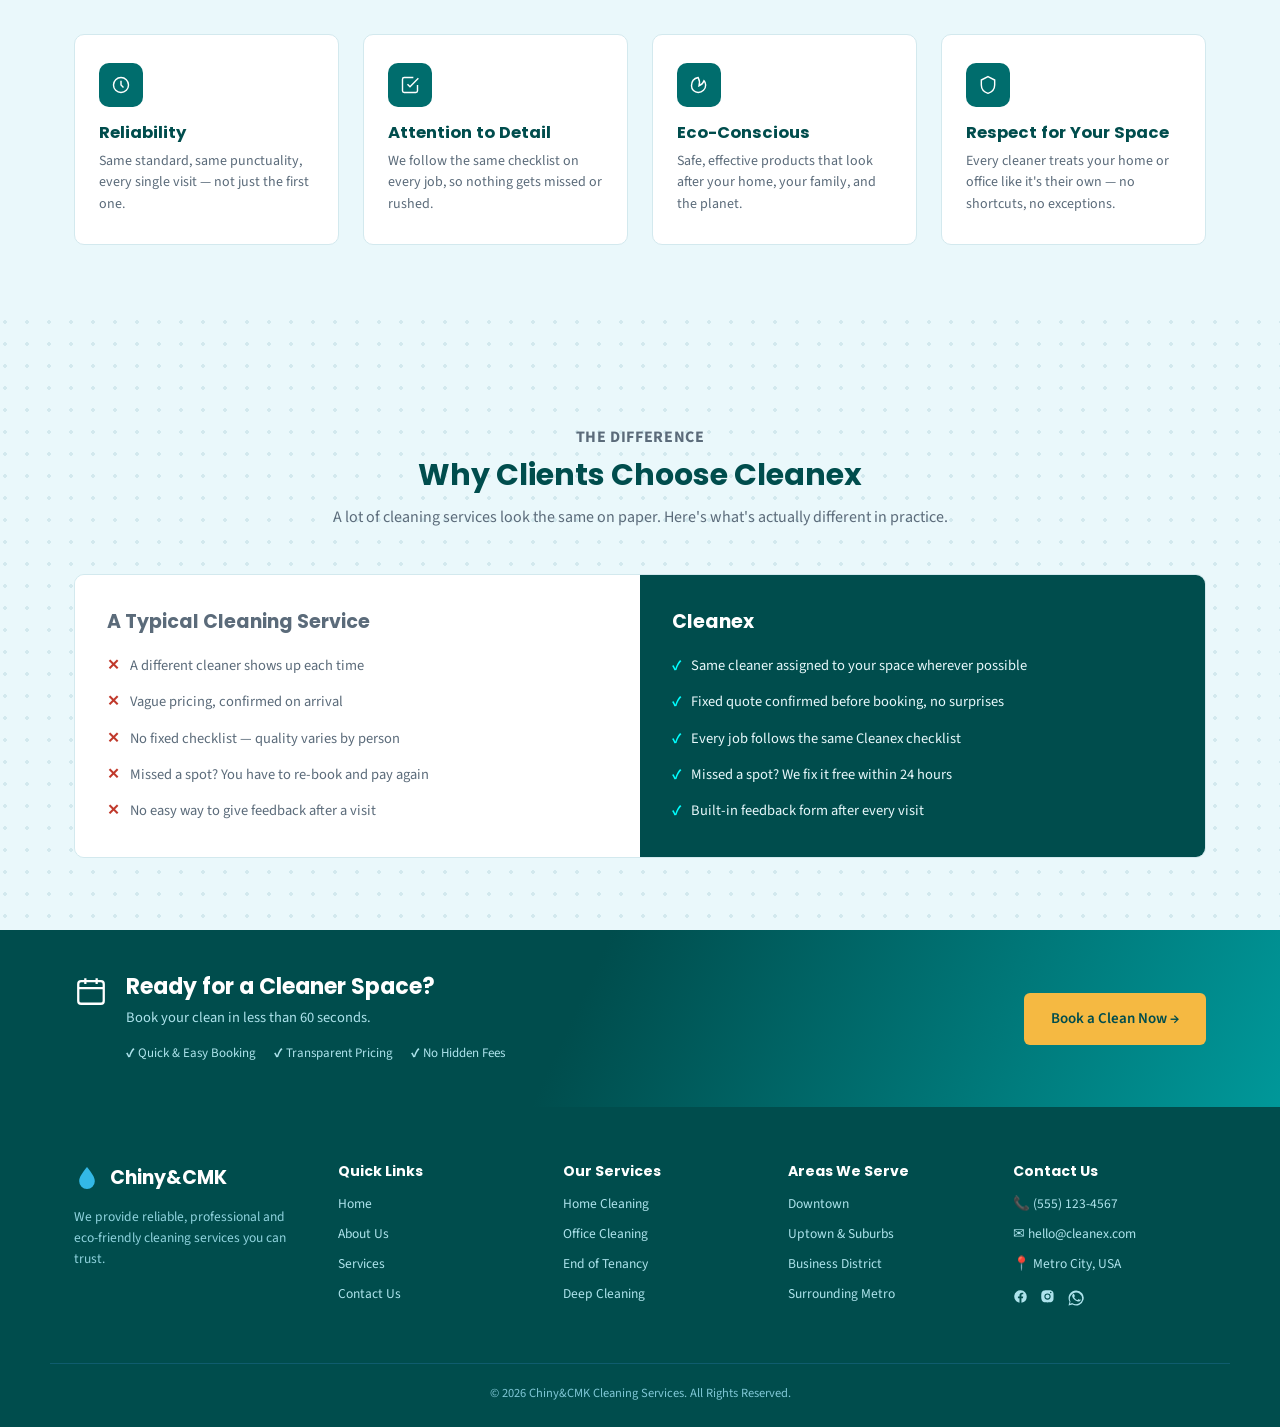
==== commit 62c55b39: "Chiny&CMK" ====
--- a/about.html
+++ b/about.html
@@ -76,7 +76,7 @@
   </div>
 </section>
 
-<section id="team" style="padding-top:0;">
+<!--<section id="team" style="padding-top:0;">
   <div class="wrap">
     <div class="section-head center">
       <p class="eyebrow">MEET THE TEAM</p>
@@ -91,7 +91,106 @@
     </div>
   </div>
 </section>
-
+-->
+
+<!-- Other Sections -->
+<section class="process" id="process">
+  <div class="wrap">
+    <div class="section-head center">
+      <p class="eyebrow" style="color:var(--sky);">HOW WE WORK</p>
+      <h2 style="color:#fff;">Our Process</h2>
+      <p style="color:#ADE3EC;">From booking to a clean space, in four simple steps.</p>
+    </div>
+    <div class="steps">
+      <div class="step">
+        <div class="idx">1</div>
+        <h4>Tell Us the Job</h4>
+        <p>Fill in your space, service type, and preferred time — takes under two minutes.</p>
+      </div>
+      <div class="step">
+        <div class="idx">2</div>
+        <h4>Get a Fixed Quote</h4>
+        <p>We confirm price and availability instantly, no in-home estimate required.</p>
+      </div>
+      <div class="step">
+        <div class="idx">3</div>
+        <h4>Cleaner Arrives</h4>
+        <p>A vetted Cleanex professional arrives on time, fully equipped, ready to go.</p>
+      </div>
+      <div class="step">
+        <div class="idx">4</div>
+        <h4>Rate the Visit</h4>
+        <p>Tell us how it went — every rating shapes who returns to your space next time.</p>
+      </div>
+    </div>
+  </div>
+</section>
+
+<section id="values">
+  <div class="wrap">
+    <div class="section-head center">
+      <p class="eyebrow">WHAT WE STAND FOR</p>
+      <h2>Our Values</h2>
+      <p>The principles behind every visit, not just words on a page.</p>
+    </div>
+    <div class="values-grid">
+      <div class="value-card">
+        <div class="value-icon"><svg viewBox="0 0 24 24" fill="none" stroke="#fff" stroke-width="1.7"><circle cx="12" cy="12" r="9"/><path d="M12 7v5l3 3"/></svg></div>
+        <h4>Reliability</h4>
+        <p>Same standard, same punctuality, every single visit — not just the first one.</p>
+      </div>
+      <div class="value-card">
+        <div class="value-icon"><svg viewBox="0 0 24 24" fill="none" stroke="#fff" stroke-width="1.7"><path d="M9 11l3 3L22 4M21 12v7a2 2 0 01-2 2H5a2 2 0 01-2-2V5a2 2 0 012-2h11"/></svg></div>
+        <h4>Attention to Detail</h4>
+        <p>We follow the same checklist on every job, so nothing gets missed or rushed.</p>
+      </div>
+      <div class="value-card">
+        <div class="value-icon"><svg viewBox="0 0 24 24" fill="none" stroke="#fff" stroke-width="1.7"><path d="M11 3C6 4 3 8 3 13a8 8 0 008 8c5 0 9-4 9-9 0-2-1-4-2-5-1 3-3 5-6 6 1-3 1-6-1-10z"/></svg></div>
+        <h4>Eco-Conscious</h4>
+        <p>Safe, effective products that look after your home, your family, and the planet.</p>
+      </div>
+      <div class="value-card">
+        <div class="value-icon"><svg viewBox="0 0 24 24" fill="none" stroke="#fff" stroke-width="1.7"><path d="M12 2l8 4v6c0 5-3.5 8.5-8 10-4.5-1.5-8-5-8-10V6l8-4z"/></svg></div>
+        <h4>Respect for Your Space</h4>
+        <p>Every cleaner treats your home or office like it's their own — no shortcuts, no exceptions.</p>
+      </div>
+    </div>
+  </div>
+</section>
+
+<section id="why-choose" class="pattern-dots">
+  <div class="wrap">
+    <div class="section-head center">
+      <p class="eyebrow">THE DIFFERENCE</p>
+      <h2>Why Clients Choose Cleanex</h2>
+      <p>A lot of cleaning services look the same on paper. Here's what's actually different in practice.</p>
+    </div>
+    <div class="compare-grid">
+      <div class="compare-col typical">
+        <h3>A Typical Cleaning Service</h3>
+        <ul>
+          <li>A different cleaner shows up each time</li>
+          <li>Vague pricing, confirmed on arrival</li>
+          <li>No fixed checklist — quality varies by person</li>
+          <li>Missed a spot? You have to re-book and pay again</li>
+          <li>No easy way to give feedback after a visit</li>
+        </ul>
+      </div>
+      <div class="compare-col cleanex">
+        <h3>Cleanex</h3>
+        <ul>
+          <li>Same cleaner assigned to your space wherever possible</li>
+          <li>Fixed quote confirmed before booking, no surprises</li>
+          <li>Every job follows the same Cleanex checklist</li>
+          <li>Missed a spot? We fix it free within 24 hours</li>
+          <li>Built-in feedback form after every visit</li>
+        </ul>
+      </div>
+    </div>
+  </div>
+</section>
+
+<!-- Call to Action Banner -->
 <section class="cta-banner">
   <div class="wrap cta-inner">
     <div class="cta-left">
--- a/styles.css
+++ b/styles.css
@@ -97,7 +97,7 @@
 .hero-cover-content .accent-underline{width:46px;height:3px;background:var(--aqua);margin:14px 0;}
 .hero-cover-content h1{font-size:42px;font-weight:700;line-height:1.14;color:#0F2430;text-shadow:0 1px 14px rgba(255,255,255,.35);}
 .hero-cover-content h1 em{font-style:normal;color:var(--teal);}
-.hero-cover-content .lead{margin-top:16px;font-size:16px;color:#33424D;max-width:40ch;text-shadow:0 1px 10px rgba(255,255,255,.4);}
+.hero-cover-content .lead{margin-top:16px;font-size:16px;color:#000000;max-width:40ch;text-shadow:0 1px 10px rgba(255,255,255,.4);}
 .hero-cover-content .cta-row{margin-top:26px;display:flex;gap:14px;flex-wrap:wrap;}
 .hero-trust-row{
   position:absolute;left:0;right:0;bottom:20px;z-index:3;
@@ -336,6 +336,56 @@
 }
 .fab:hover{transform:scale(1.06);}
 .fab svg{width:26px;height:26px;}
+
+
+/* ===== INCLUDED SECTIONS ===== */
+/* ===== OUR PROCESS ===== */
+.process{background:var(--teal-dark);}
+.steps{display:grid;grid-template-columns:repeat(4,1fr);position:relative;}
+.step{position:relative;padding-right:24px;}
+.step:not(:last-child)::after{content:"";position:absolute;top:19px;right:0;width:24px;height:1px;background:rgba(255,255,255,.25);}
+.step .idx{
+  font-family:'Poppins',sans-serif;font-weight:700;font-size:15px;width:38px;height:38px;border-radius:50%;
+  border:1.5px solid var(--sky);display:flex;align-items:center;justify-content:center;color:var(--sky);margin-bottom:18px;
+}
+.step h4{font-size:17px;color:#fff;font-weight:600;}
+.step p{margin-top:8px;font-size:14.5px;color:#ADE3EC;}
+
+/* ===== OUR VALUES ===== */
+.values-grid{display:grid;grid-template-columns:repeat(4,1fr);gap:24px;}
+.value-card{background:var(--paper);border:1px solid var(--gray);border-radius:10px;padding:28px 24px;}
+.value-icon{width:44px;height:44px;border-radius:10px;background:var(--teal);display:flex;align-items:center;justify-content:center;margin-bottom:16px;}
+.value-icon svg{width:20px;height:20px;}
+.value-card h4{font-size:16.5px;color:var(--teal-dark);}
+.value-card p{margin-top:8px;font-size:14px;color:var(--ink-soft);}
+
+/* ===== WHY CHOOSE CLEANEX (comparison) ===== */
+.compare-grid{display:grid;grid-template-columns:1fr 1fr;border:1px solid var(--gray);border-radius:10px;overflow:hidden;position:relative;z-index:1;}
+.compare-col{padding:36px 32px;}
+.compare-col.typical{background:var(--paper);}
+.compare-col.cleanex{background:var(--teal-dark);color:#fff;}
+.compare-col h3{margin-bottom:22px;font-size:19px;}
+.compare-col.typical h3{color:var(--ink-soft);}
+.compare-col.cleanex h3{color:#fff;}
+.compare-col ul{display:flex;flex-direction:column;gap:16px;}
+.compare-col li{display:flex;gap:10px;font-size:14.5px;line-height:1.4;}
+.compare-col.typical li{color:var(--ink-soft);}
+.compare-col.cleanex li{color:#E7F8FB;}
+.compare-col.typical li::before{content:"✕";color:#C0392B;font-weight:700;flex-shrink:0;}
+.compare-col.cleanex li::before{content:"✓";color:var(--sky);font-weight:700;flex-shrink:0;}
+
+/* Responsive: tablet */
+@media (max-width:960px){
+  .steps{grid-template-columns:1fr 1fr;row-gap:32px;}
+  .step:nth-child(2)::after{display:none;}
+  .values-grid{grid-template-columns:1fr 1fr;}
+  .compare-grid{grid-template-columns:1fr;}
+}
+/* Responsive: mobile */
+@media (max-width:560px){
+  .values-grid{grid-template-columns:1fr;}
+  .compare-col{padding:26px 22px;}
+}
 
 /* ===== RESPONSIVE ===== */
 @media (max-width:1024px){
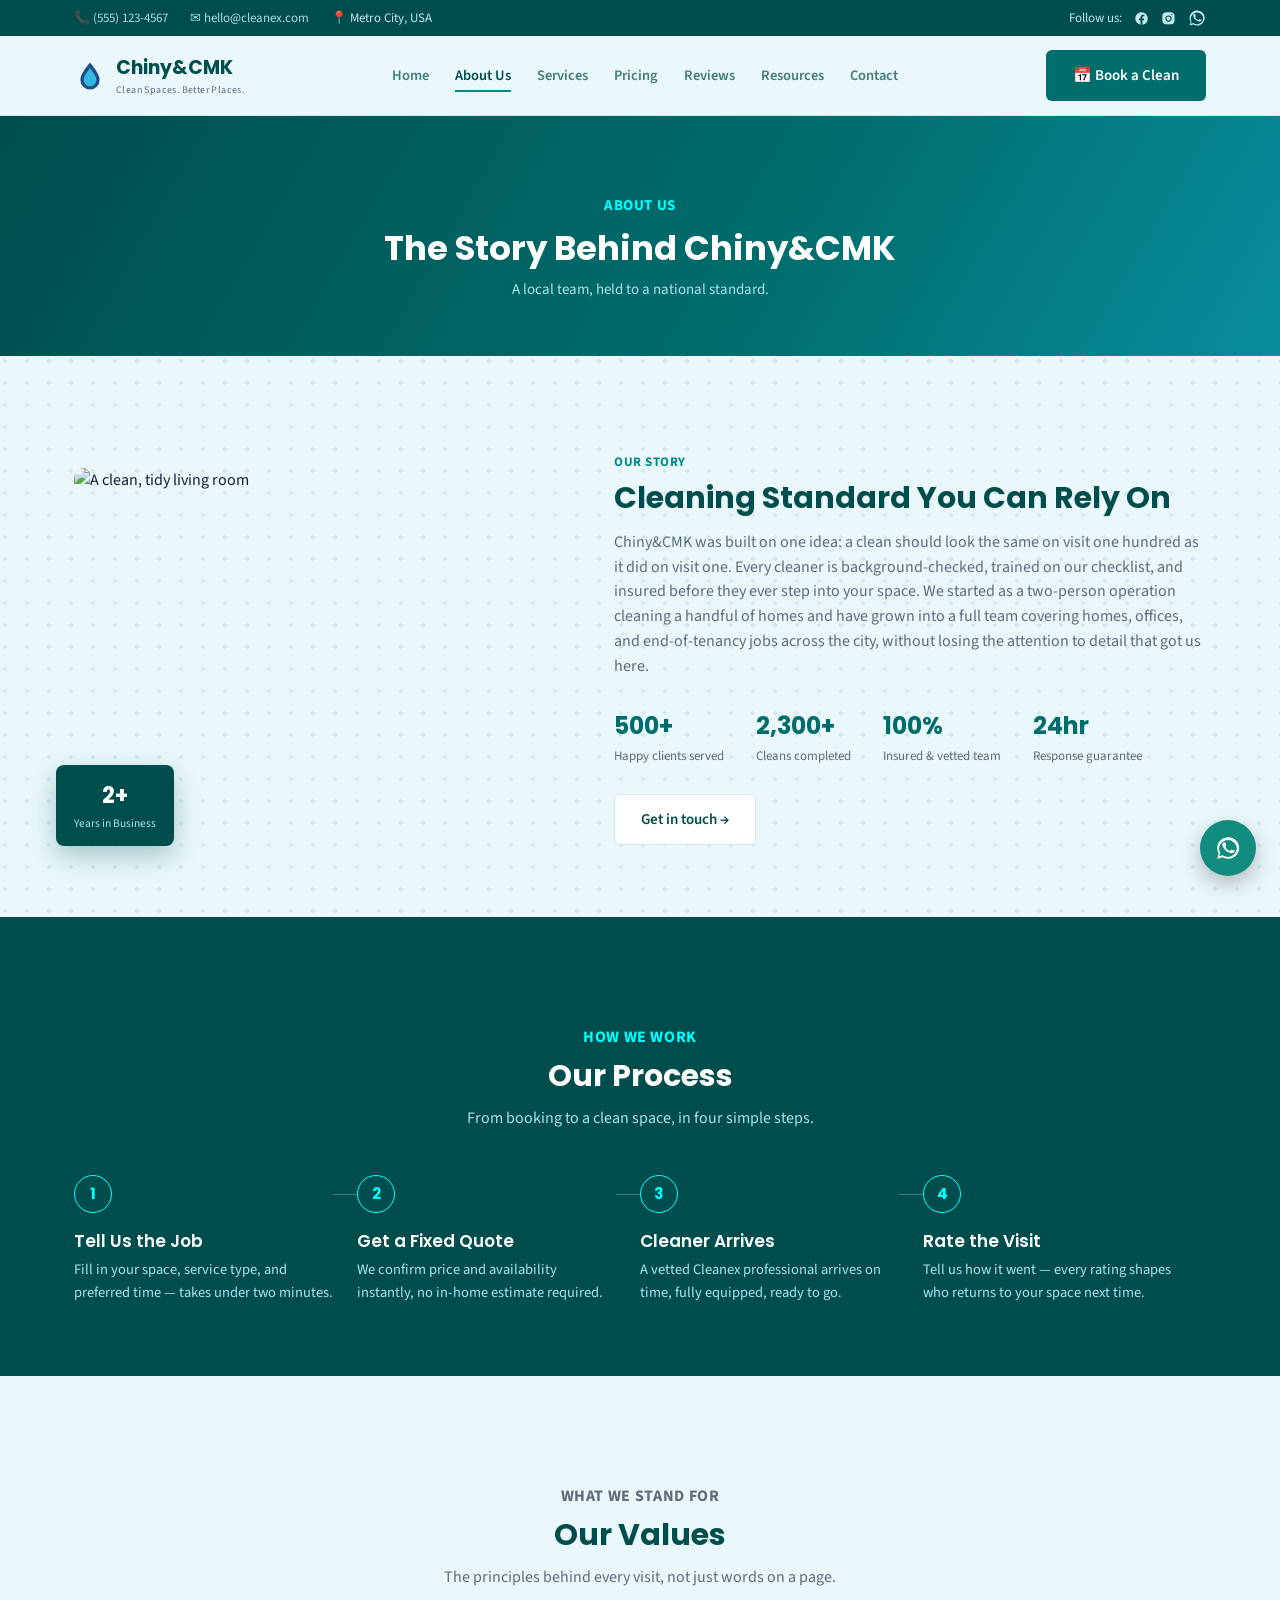
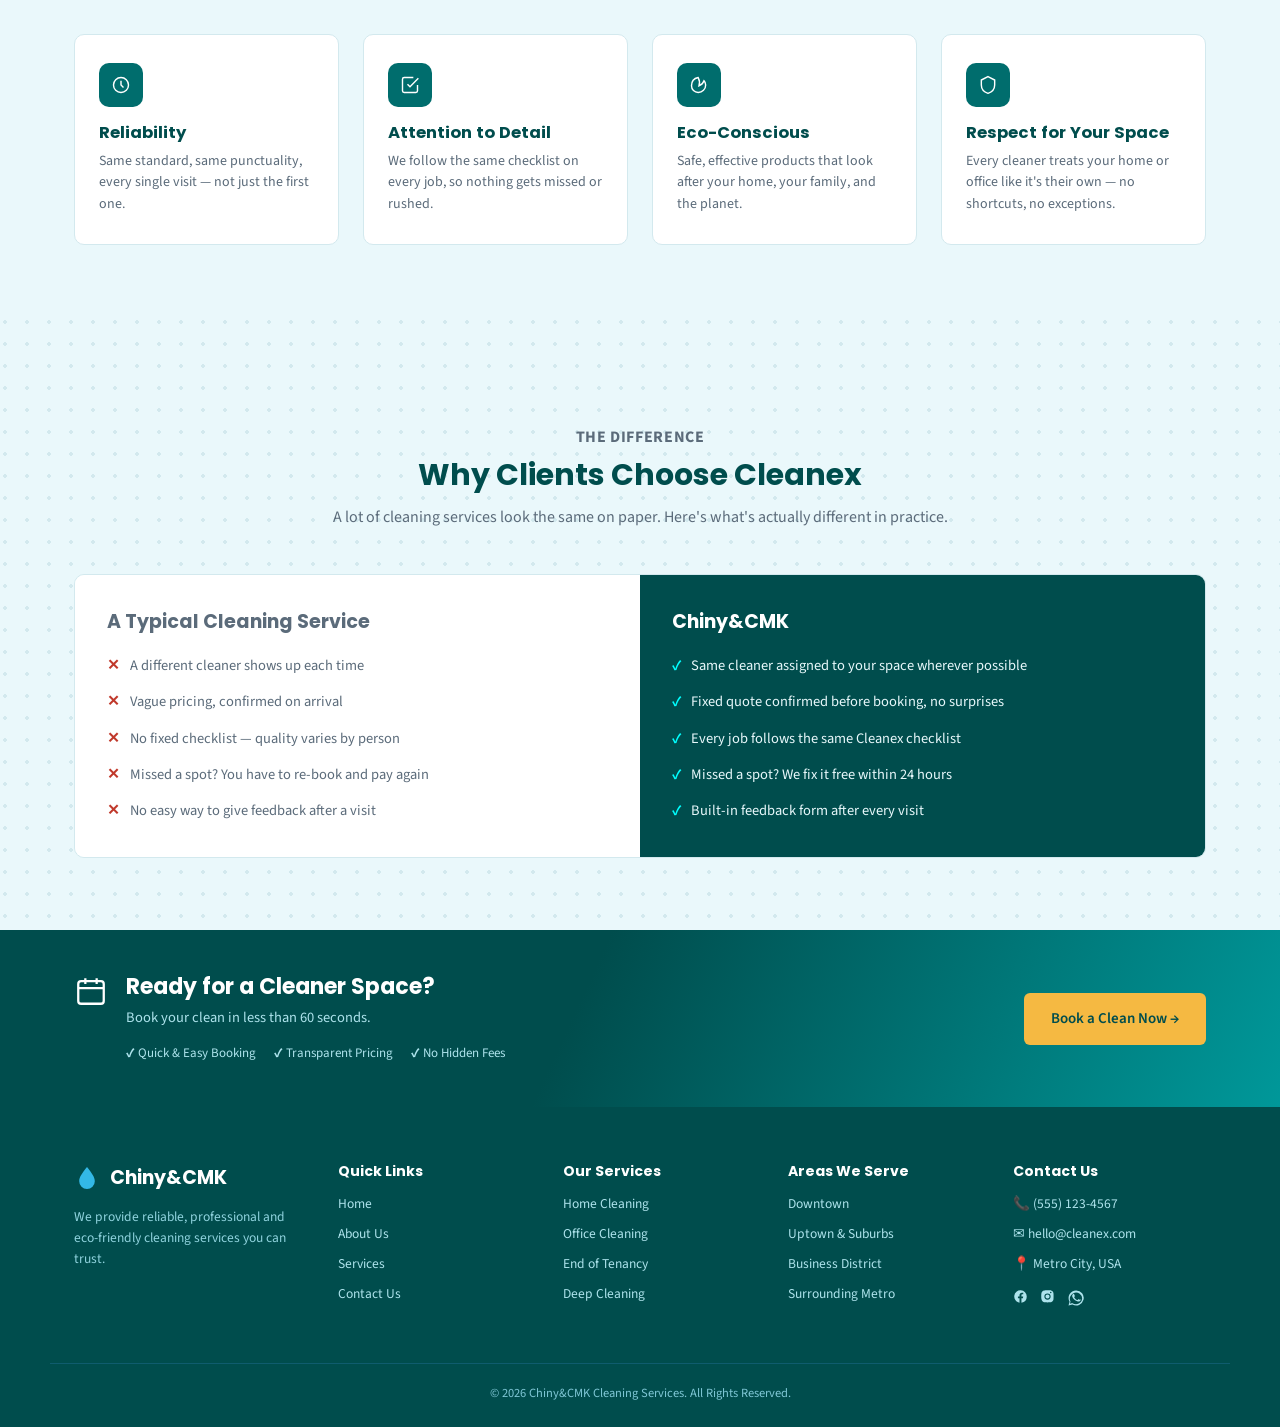
==== commit 021d7f7f: "Chiny&CMK" ====
--- a/about.html
+++ b/about.html
@@ -177,7 +177,7 @@
         </ul>
       </div>
       <div class="compare-col cleanex">
-        <h3>Cleanex</h3>
+        <h3>Chiny&CMK</h3>
         <ul>
           <li>Same cleaner assigned to your space wherever possible</li>
           <li>Fixed quote confirmed before booking, no surprises</li>
@@ -251,7 +251,7 @@
   </div>
 </footer>
 
-<a class="fab" href="https://wa.me/15551234567?text=Hi%20Cleanex%2C%20I%27d%20like%20to%20ask%20about%20a%20cleaning%20service." target="_blank" rel="noopener" aria-label="Chat on WhatsApp">
+<a class="fab" href="https://wa.me/15551234567?text=Hi%20Chiny&CMK%2C%20I%27d%20like%20to%20ask%20about%20a%20cleaning%20service." target="_blank" rel="noopener" aria-label="Chat on WhatsApp">
   <svg viewBox="0 0 24 24"  fill="currentColor"><path d="M17.5 14.4c-.3-.1-1.7-.8-1.9-.9-.3-.1-.4-.1-.6.1-.2.3-.7.9-.8 1-.1.2-.3.2-.6.1-.3-.1-1.2-.5-2.3-1.5-.9-.8-1.4-1.7-1.6-2-.2-.3 0-.4.1-.6l.4-.5c.1-.2.1-.3.2-.5.1-.2 0-.4 0-.5-.1-.1-.6-1.5-.8-2-.2-.5-.4-.4-.6-.4h-.5c-.2 0-.5.1-.7.3-.2.3-.9.9-.9 2.2s1 2.6 1.1 2.7c.1.2 1.9 3 4.7 4.1.7.3 1.2.5 1.6.6.7.2 1.3.2 1.8.1.5-.1 1.7-.7 1.9-1.3.2-.6.2-1.2.2-1.3-.1-.1-.3-.2-.6-.3z"/><path d="M12 2a10 10 0 00-8.6 15L2 22l5.2-1.4A10 10 0 1012 2zm0 18.2c-1.7 0-3.3-.5-4.7-1.3l-.3-.2-3.1.8.8-3-.2-.3a8.2 8.2 0 1115.7-3.7 8.2 8.2 0 01-8.2 7.7z"/></svg>
 </a>
 
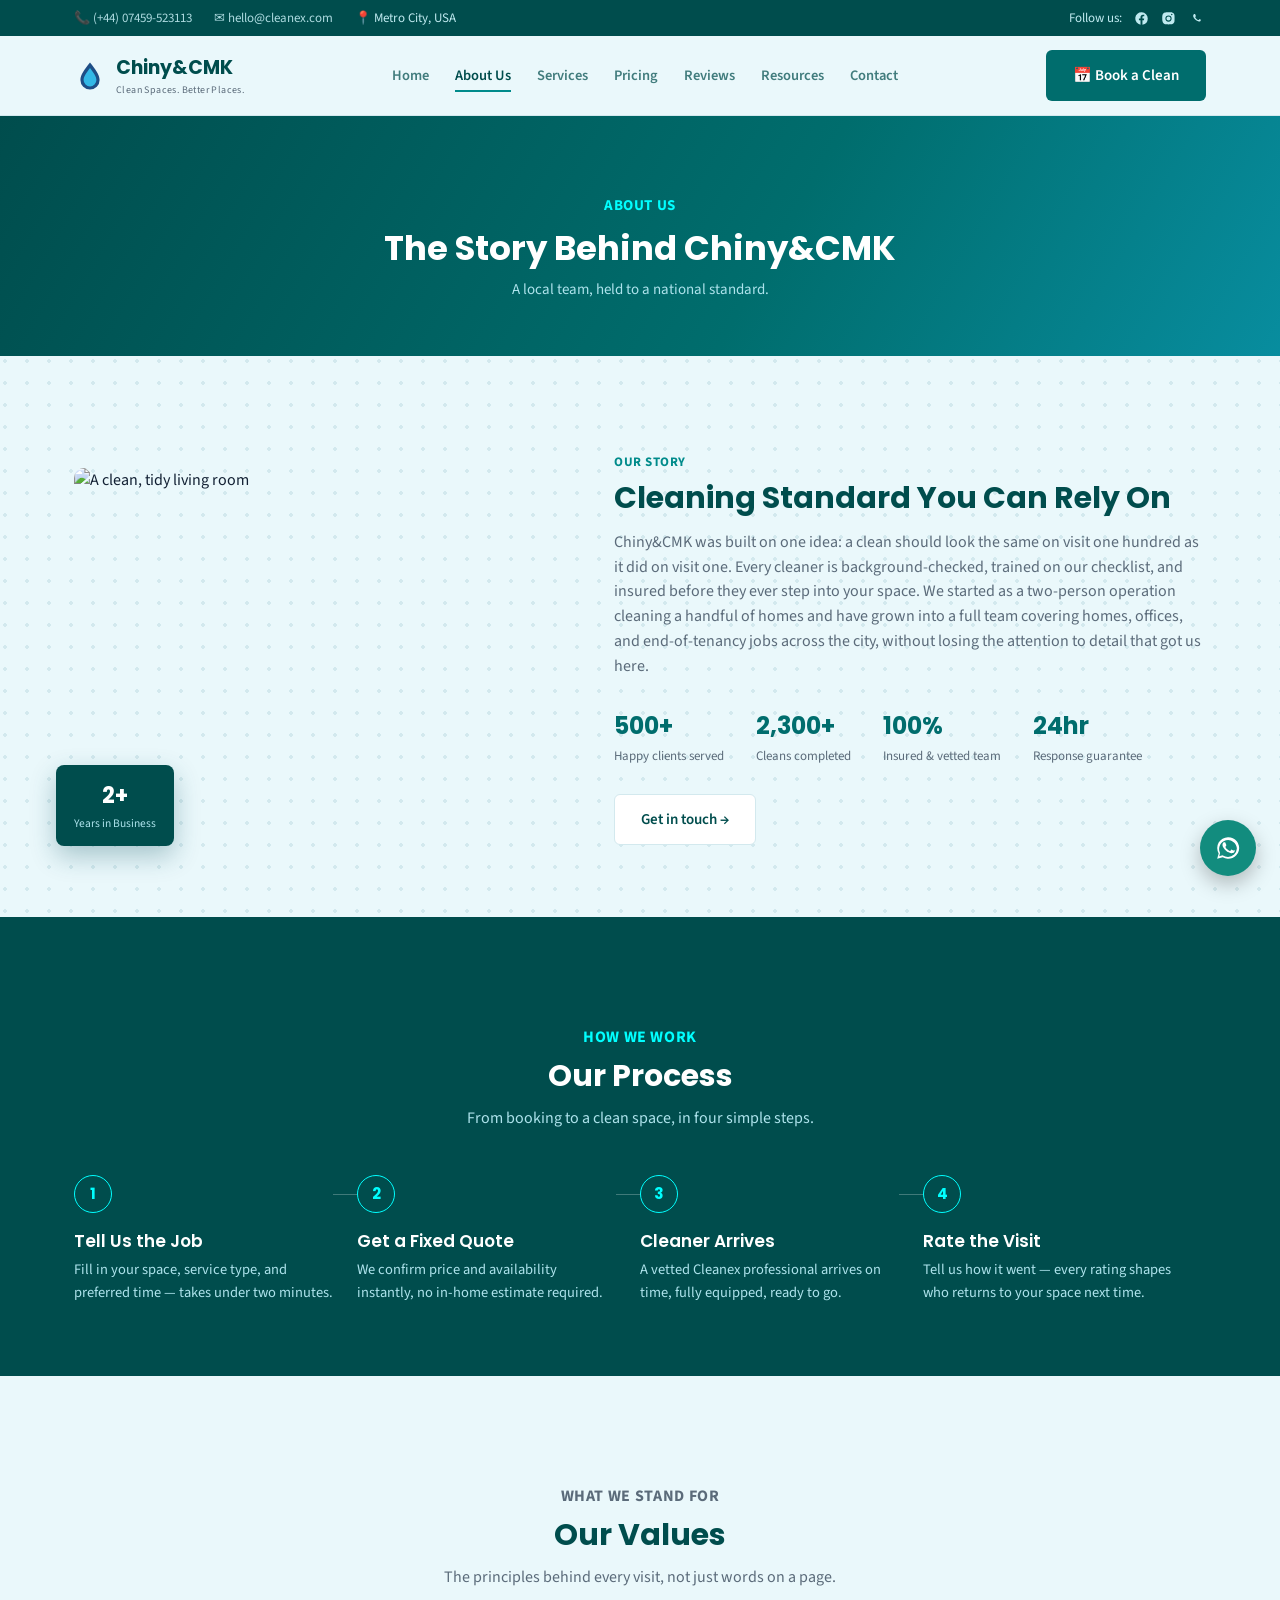
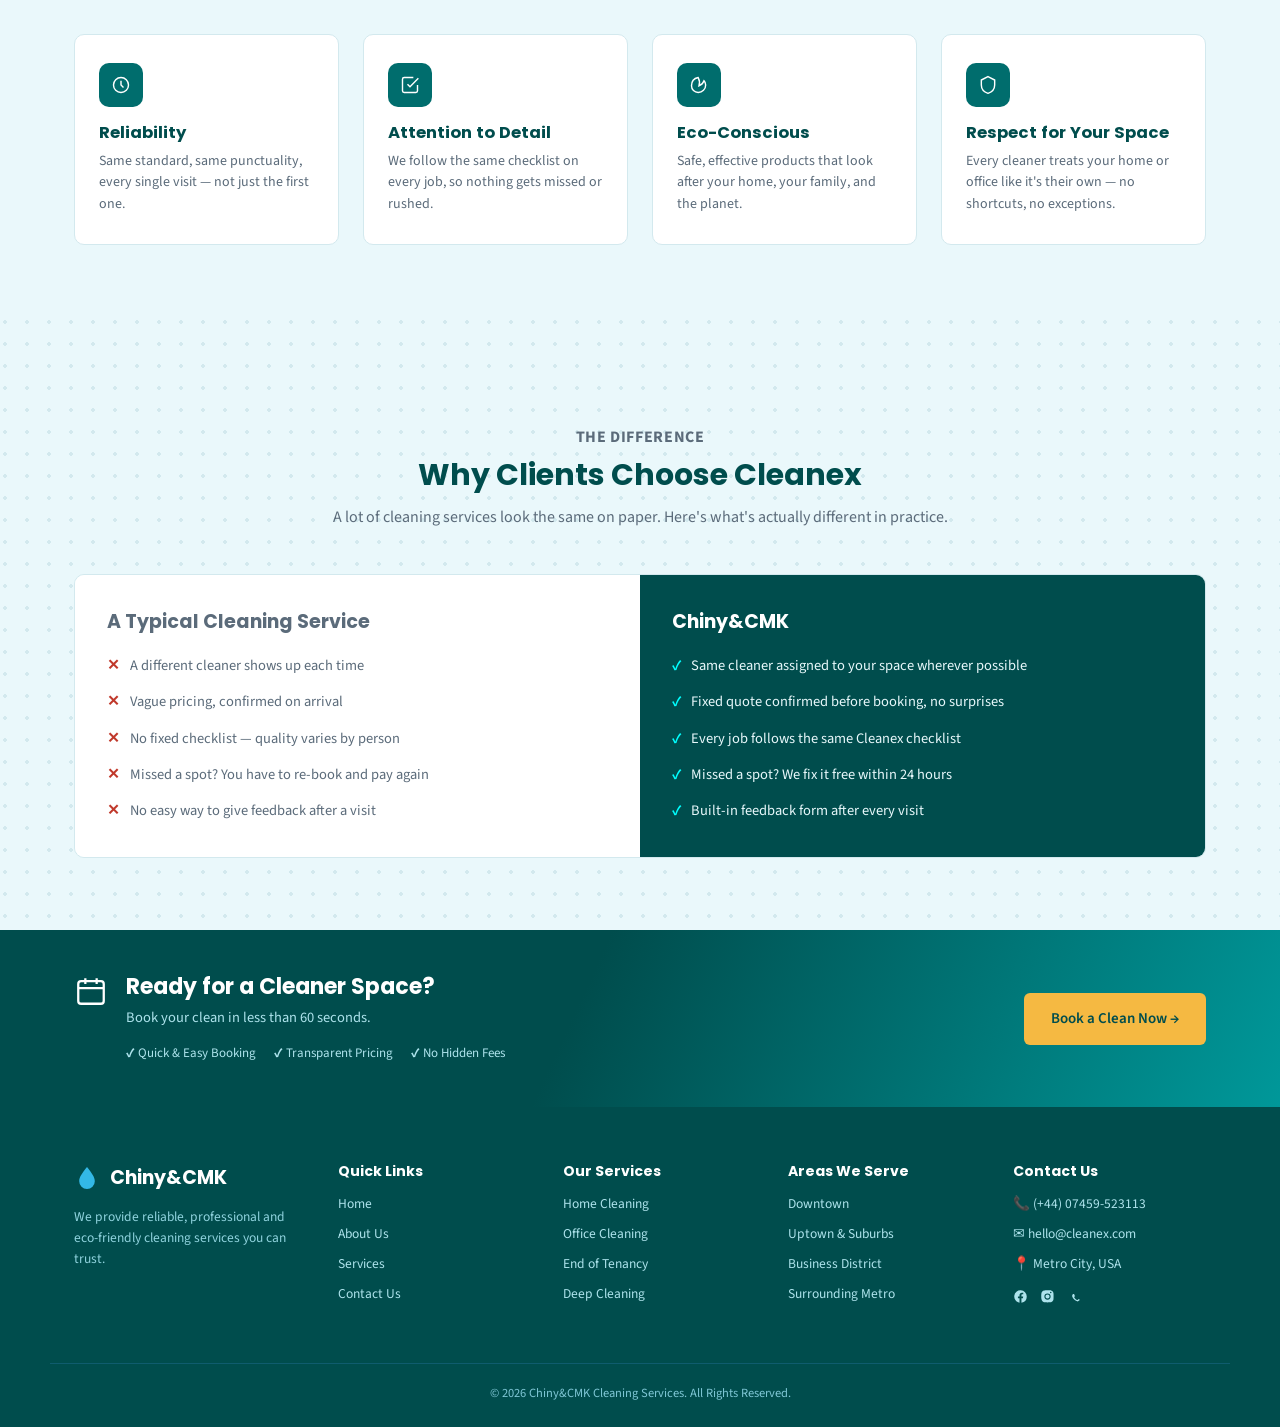
==== commit 749c913f: "Chiny&CMK" ====
--- a/about.html
+++ b/about.html
@@ -13,7 +13,7 @@
 <div class="topbar">
   <div class="wrap topbar-row">
     <div class="topbar-left">
-      <a href="tel:+15551234567">📞 (555) 123-4567</a>
+      <a href="tel:+4407459523113">📞 (+44) 07459-523113</a>
       <a href="mailto:hello@cleanex.com">✉ hello@cleanex.com</a>
       <span>📍 Metro City, USA</span>
     </div>
@@ -21,7 +21,7 @@
       <span>Follow us:</span>
       <a href="#" aria-label="Facebook"><svg viewBox="0 0 24 24" width="15" height="15" fill="currentColor"><path d="M22 12a10 10 0 10-11.6 9.9v-7H7.9V12h2.5V9.8c0-2.5 1.5-3.9 3.8-3.9 1.1 0 2.2.2 2.2.2v2.4h-1.3c-1.2 0-1.6.8-1.6 1.6V12h2.8l-.4 2.9h-2.4v7A10 10 0 0022 12z"/></svg></a>
       <a href="#" aria-label="Instagram"><svg viewBox="0 0 24 24" width="15" height="15" fill="currentColor"><path d="M12 2c2.7 0 3.1 0 4.1.1 1 .1 1.7.2 2.3.5.6.3 1.1.6 1.6 1.1.5.5.8 1 1.1 1.6.3.6.4 1.3.5 2.3.1 1 .1 1.4.1 4.1s0 3.1-.1 4.1c-.1 1-.2 1.7-.5 2.3a4.6 4.6 0 01-2.7 2.7c-.6.3-1.3.4-2.3.5-1 .1-1.4.1-4.1.1s-3.1 0-4.1-.1c-1-.1-1.7-.2-2.3-.5a4.6 4.6 0 01-2.7-2.7c-.3-.6-.4-1.3-.5-2.3C2 15.1 2 14.7 2 12s0-3.1.1-4.1c.1-1 .2-1.7.5-2.3.3-.6.6-1.1 1.1-1.6.5-.5 1-.8 1.6-1.1.6-.3 1.3-.4 2.3-.5C8.9 2 9.3 2 12 2zm0 5a5 5 0 100 10 5 5 0 000-10zm0 8.3a3.3 3.3 0 110-6.6 3.3 3.3 0 010 6.6zm5.2-8.5a1.2 1.2 0 100-2.4 1.2 1.2 0 000 2.4z"/></svg></a>
-      <a href="https://wa.me/15551234567" aria-label="WhatsApp"><svg viewBox="0 0 24 24" width="18" height="18" fill="currentColor"><path d="M17.5 14.4c-.3-.1-1.7-.8-1.9-.9-.3-.1-.4-.1-.6.1-.2.3-.7.9-.8 1-.1.2-.3.2-.6.1-.3-.1-1.2-.5-2.3-1.5-.9-.8-1.4-1.7-1.6-2-.2-.3 0-.4.1-.6l.4-.5c.1-.2.1-.3.2-.5.1-.2 0-.4 0-.5-.1-.1-.6-1.5-.8-2-.2-.5-.4-.4-.6-.4h-.5c-.2 0-.5.1-.7.3-.2.3-.9.9-.9 2.2s1 2.6 1.1 2.7c.1.2 1.9 3 4.7 4.1.7.3 1.2.5 1.6.6.7.2 1.3.2 1.8.1.5-.1 1.7-.7 1.9-1.3.2-.6.2-1.2.2-1.3-.1-.1-.3-.2-.6-.3z"/><path d="M12 2a10 10 0 00-8.6 15L2 22l5.2-1.4A10 10 0 1012 2zm0 18.2c-1.7 0-3.3-.5-4.7-1.3l-.3-.2-3.1.8.8-3-.2-.3a8.2 8.2 0 1115.7-3.7 8.2 8.2 0 01-8.2 7.7z"/></svg></a>
+      <a href="https://wa.me/4407459523113" aria-label="WhatsApp"><svg viewBox="0 0 24 24" width="18" height="18" fill="currentColor"><path d="M17.5 14.4c-.3-.1-1.7-.8-1.9-.9-.3-.1-.4-.1-.6.1-.2.3-.7.9-.8 1-.1.2-.3.2-.6.1-.3-.1-1.2-.5-2.3-1.5-.9-.8-1.4-1.7-1.6-2-.2-.3 0-.4.1-.6l.4-.5c.1-.2.1-.3.2-.5.1-.2 0-.4 0-.5-.1-.1-.6-1.5-.8-2-.2-.5-.4-.4-.6 -.4h-.5c -.2 0 -.5 .1 -.7 .3 -.2 .3 -.9 .9 -.9 2.2s 1 2.6 1.1 2.7c .1 .2 1.9 3 4.7 4.1 .7 .3 1.2 .5 1.6 .6 .7 .2 1.3 .2 1.8 .1 .5 -.１ １．７ -.７ １．９ -１．３ .２ -.６ .２ -１．２ .２ -１．３ -.１ -.１ -.３ -.２ -.６ -.３z"/><path d="M１２ ２a１０ １０ ０ ００ -８．６ １５L２ ２２l５．２ -１．４A１０ １０ ０ １０１２ ２zm０ １８．２c -１．７ ０ -３．３ -０．５ -４．７ -１．３l -０．３ -０．２ -３．１．８．８ -３ -０．２ -０．３a８．２ ８．２ ０ １１１５．７ -３．７ ８．２ ８．２ ０ ０１ -８．２ ７．７z"/></svg></a>
     </div>
   </div>
 </div>
@@ -236,13 +236,13 @@
     </div>
     <div class="footer-col">
       <h5>Contact Us</h5>
-      <p>📞 (555) 123-4567</p>
+      <p>📞 (+44) 07459-523113</p>
       <p>✉ hello@cleanex.com</p>
       <p>📍 Metro City, USA</p>
       <div class="footer-social">
         <a href="#" aria-label="Facebook"><svg viewBox="0 0 24 24" width="15" height="15" fill="currentColor"><path d="M22 12a10 10 0 10-11.6 9.9v-7H7.9V12h2.5V9.8c0-2.5 1.5-3.9 3.8-3.9 1.1 0 2.2.2 2.2.2v2.4h-1.3c-1.2 0-1.6.8-1.6 1.6V12h2.8l-.4 2.9h-2.4v7A10 10 0 0022 12z"/></svg></a>
         <a href="#" aria-label="Instagram"><svg viewBox="0 0 24 24" width="15" height="15" fill="currentColor"><path d="M12 2c2.7 0 3.1 0 4.1.1 1 .1 1.7.2 2.3.5.6.3 1.1.6 1.6 1.1.5.5.8 1 1.1 1.6.3.6.4 1.3.5 2.3.1 1 .1 1.4.1 4.1s0 3.1-.1 4.1c-.1 1-.2 1.7-.5 2.3a4.6 4.6 0 01-2.7 2.7c-.6.3-1.3.4-2.3.5-1 .1-1.4.1-4.1.1s-3.1 0-4.1-.1c-1-.1-1.7-.2-2.3-.5a4.6 4.6 0 01-2.7-2.7c-.3-.6-.4-1.3-.5-2.3C2 15.1 2 14.7 2 12s0-3.1.1-4.1c.1-1 .2-1.7.5-2.3.3-.6.6-1.1 1.1-1.6.5-.5 1-.8 1.6-1.1.6-.3 1.3-.4 2.3-.5C8.9 2 9.3 2 12 2zm0 5a5 5 0 100 10 5 5 0 000-10zm0 8.3a3.3 3.3 0 110-6.6 3.3 3.3 0 010 6.6zm5.2-8.5a1.2 1.2 0 100-2.4 1.2 1.2 0 000 2.4z"/></svg></a>
-        <a href="https://wa.me/15551234567" aria-label="WhatsApp"><svg viewBox="0 0 24 24" width="18" height="18" fill="currentColor"><path d="M17.5 14.4c-.3-.1-1.7-.8-1.9-.9-.3-.1-.4-.1-.6.1-.2.3-.7.9-.8 1-.1.2-.3.2-.6.1-.3-.1-1.2-.5-2.3-1.5-.9-.8-1.4-1.7-1.6-2-.2-.3 0-.4.1-.6l.4-.5c.1-.2.1-.3.2-.5.1-.2 0-.4 0-.5-.1-.1-.6-1.5-.8-2-.2-.5-.4-.4-.6-.4h-.5c-.2 0-.5.1-.7.3-.2.3-.9.9-.9 2.2s1 2.6 1.1 2.7c.1.2 1.9 3 4.7 4.1.7.3 1.2.5 1.6.6.7.2 1.3.2 1.8.1.5-.1 1.7-.7 1.9-1.3.2-.6.2-1.2.2-1.3-.1-.1-.3-.2-.6-.3z"/><path d="M12 2a10 10 0 00-8.6 15L2 22l5.2-1.4A10 10 0 1012 2zm0 18.2c-1.7 0-3.3-.5-4.7-1.3l-.3-.2-3.1.8.8-3-.2-.3a8.2 8.2 0 1115.7-3.7 8.2 8.2 0 01-8.2 7.7z"/></svg></a>
+        <a href="https://wa.me/4407459523113" aria-label="WhatsApp"><svg viewBox="0 0 24 24" width="18" height="18" fill="currentColor"><path d="M17.5 14.4c-.3-.1-1.7-.8-1.9-.9-.3-.1-.4-.1-.6.1-.2.3-.7.9-.8 1-.1.2-.3.2-.6.1-.3-.1-1.2-.5-2.3-1.5-.9-.8-1.4-1.7-1.6-2-.2-.3 0-.4.1-.6l.4-.5c.1-.2.1-.3.2-.5.1-.2 0-.4 0-.5-.1-.1-.6-1.5-.8-2 -.2 -.5 -.4 -.4 -.6 -.4h -.5c -.2 0 -.5 .1 -.7 .3 -.2 .3 -.9 .9 -.9 2.2s 1 2.6 1.1 2.7c .1 .2 1.9 3 4.7 4.1 .7 .3 1.2 .5 1.6 .6 .7 .2 1.3 .2 1.8 .１ .5 -.１ １．７ -.７ １．９ -１．３ .２ -.６ .２ -１．２ .２ -１．３ -.１ -.１ -.３ -.２ -.６ -.３z"/><path d="M１２ ２a１０ １０ ０ ００ -８．６ １５L２ ２２l５．２ -１．４A１０ １０ ０ １０１２ ２zm０ １８．２c -１．７ ０ -３．３ -０．５ -４．７ -１．３l -０．３ -０．２ -３．１．８．８ -３ -０．２ -０．３a８．２ ８．２ ０ １１１５．７ -３．７ ８．２ ８．２ ０ ０１ -８．２ ７．７z"/></svg></a>
       </div>
     </div>
   </div>
--- a/styles.css
+++ b/styles.css
@@ -78,9 +78,17 @@
 .hero-cover{position:relative;background:#fff;padding:0;}
 .hero-cover-media{position:relative;width:100%;aspect-ratio:16/10;overflow:hidden;}
 .hero-cover-media img{width:100%;height:100%;object-fit:cover;object-position:68% 35%;display:block;}
+.hero-cover-media::before{
+  content: "";
+  position: absolute;
+  inset: 0;
+  background: rgba(0, 0, 0, 0.35);
+  z-index: 1;
+  pointer-events: none;
+}
 .hero-cover-media::after{
   content:"";position:absolute;left:0;right:0;bottom:0;height:22%;
-  background:linear-gradient(0deg, rgba(11,79,97,.55) 0%, transparent 100%);
+  background:linear-gradient(0deg, rgba(10, 37, 44, 0.55) 0%, transparent 100%);
   pointer-events:none;
 }
 .hero-cover-script{
@@ -95,9 +103,9 @@
 }
 .hero-cover-content .eyebrow-line{font-size:13px;font-weight:700;letter-spacing:.05em;color:#0B4F61;line-height:1.5;text-shadow:0 1px 10px rgba(255,255,255,.5);}
 .hero-cover-content .accent-underline{width:46px;height:3px;background:var(--aqua);margin:14px 0;}
-.hero-cover-content h1{font-size:42px;font-weight:700;line-height:1.14;color:#0F2430;text-shadow:0 1px 14px rgba(255,255,255,.35);}
+.hero-cover-content h1{font-size:42px;font-weight:800;line-height:1.24;color:black;text-shadow:0 1px 14px rgba(255,255,255,.35);}
 .hero-cover-content h1 em{font-style:normal;color:var(--teal);}
-.hero-cover-content .lead{margin-top:16px;font-size:16px;color:#000000;max-width:40ch;text-shadow:0 1px 10px rgba(255,255,255,.4);}
+.hero-cover-content .lead{margin-top:16px;font-size:18px;color:black;max-width:40ch;text-shadow:0 1px 10px rgba(255,255,255,.4);}
 .hero-cover-content .cta-row{margin-top:26px;display:flex;gap:14px;flex-wrap:wrap;}
 .hero-trust-row{
   position:absolute;left:0;right:0;bottom:20px;z-index:3;
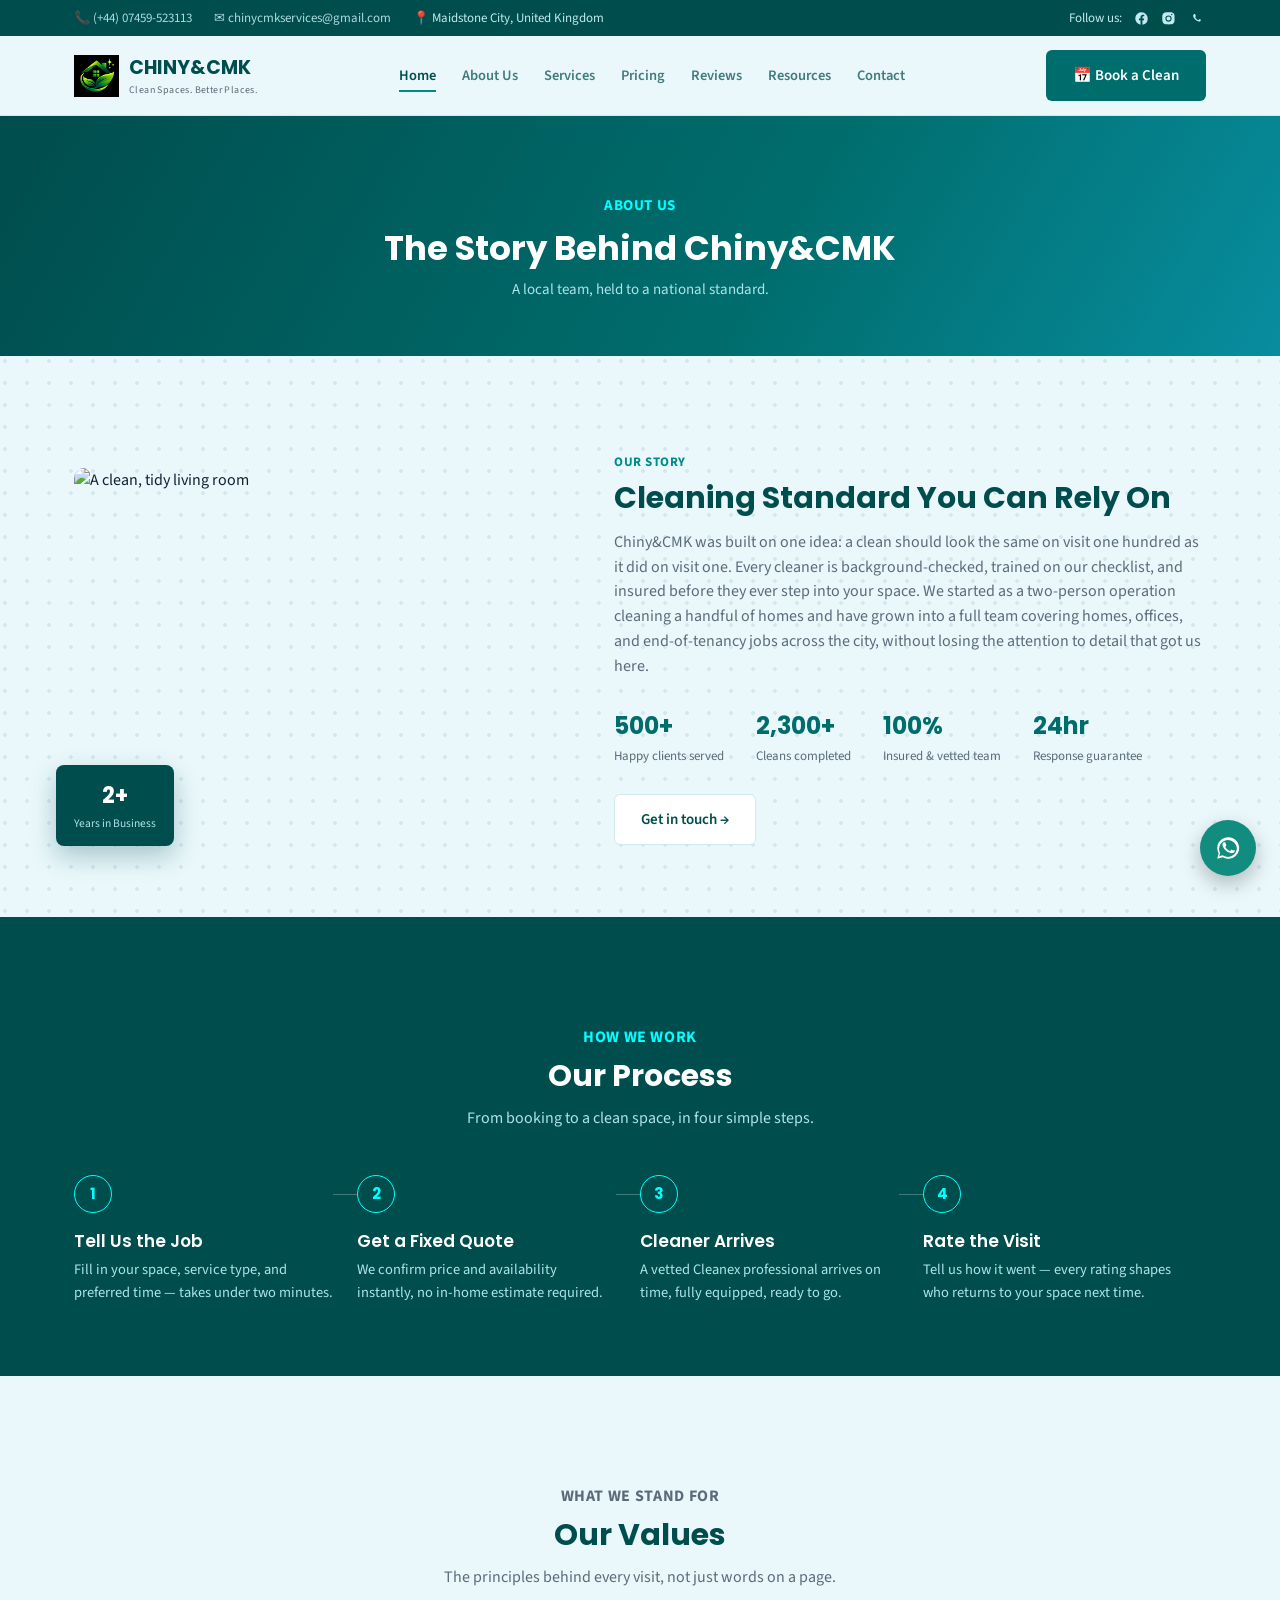
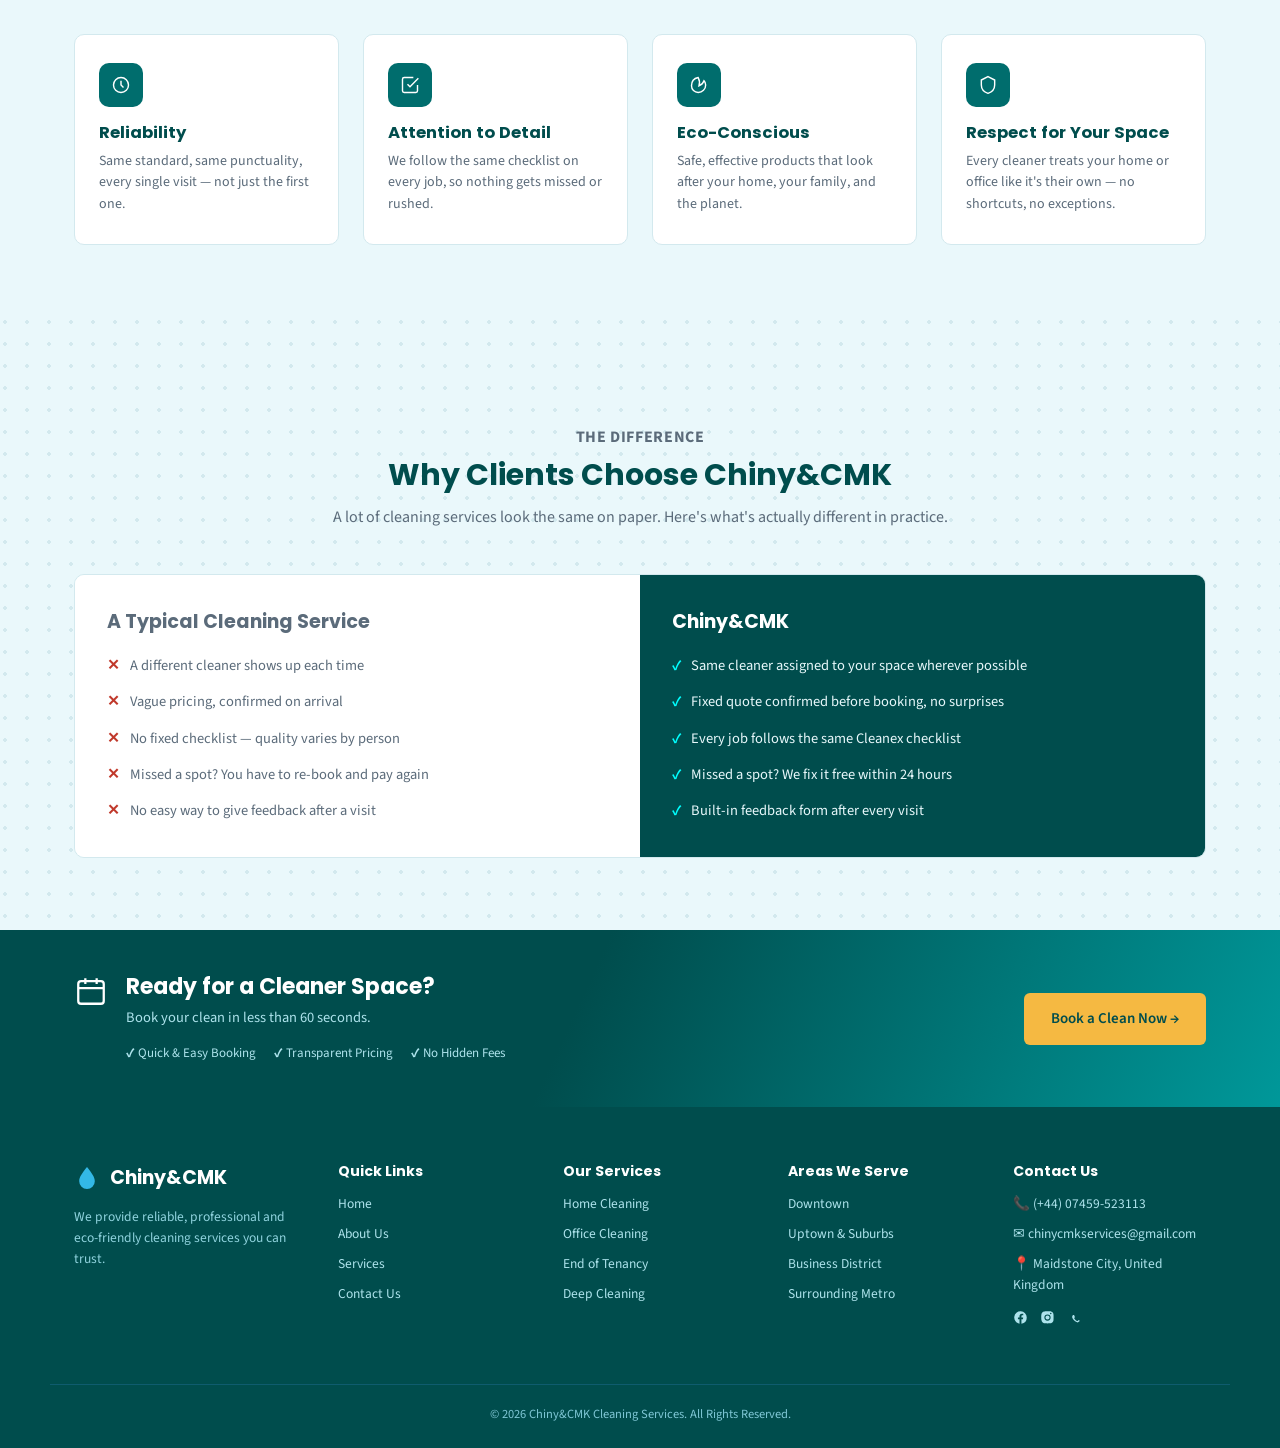
==== commit d762e8f8: "chiny&cmk" ====
--- a/about.html
+++ b/about.html
@@ -14,8 +14,8 @@
   <div class="wrap topbar-row">
     <div class="topbar-left">
       <a href="tel:+4407459523113">📞 (+44) 07459-523113</a>
-      <a href="mailto:hello@cleanex.com">✉ hello@cleanex.com</a>
-      <span>📍 Metro City, USA</span>
+      <a href="mailto:chinycmkservices@gmail.com">✉ chinycmkservices@gmail.com</a>
+      <span>📍 Maidstone City, United Kingdom</span>
     </div>
     <div class="topbar-right">
       <span>Follow us:</span>
@@ -25,28 +25,42 @@
     </div>
   </div>
 </div>
-
+<!-- Header Folder -->
 <header id="header">
   <nav class="nav wrap">
+
     <a href="index.html" class="logo">
-      <svg viewBox="0 0 40 40" fill="none"><path d="M20 3C13 12 8 18 8 25a12 12 0 0024 0c0-7-5-13-12-22z" fill="#1E4E86"/><path d="M20 10c-4.5 6.2-8 10.6-8 15a8 8 0 0016 0c0-4.4-3.5-8.8-8-15z" fill="#33B8E6"/></svg>
-      <div><span class="logo-name">Chiny&CMK</span><span class="logo-tag">Clean Spaces. Better Places.</span></div>
+      <img src="images/136219.jpg" alt="CHINY&CMK Logo" class="logo-img">
+
+      <div>
+        <span class="logo-name">CHINY&CMK</span>
+        <span class="logo-tag">Clean Spaces. Better Places.</span>
+      </div>
     </a>
+
     <ul class="navlinks">
-      <li><a href="index.html">Home</a></li>
-      <li><a href="about.html" class="active">About Us</a></li>
+      <li><a href="index.html" class="active">Home</a></li>
+      <li><a href="about.html">About Us</a></li>
       <li><a href="services.html">Services</a></li>
       <li><a href="pricing.html">Pricing</a></li>
       <li><a href="reviews.html">Reviews</a></li>
       <li><a href="resources.html">Resources</a></li>
       <li><a href="contact.html">Contact</a></li>
     </ul>
+
     <div class="nav-actions">
       <a href="contact.html" class="btn btn-primary">📅 Book a Clean</a>
-      <button class="menu-toggle" aria-label="Menu" id="menuToggle"><span></span><span></span><span></span></button>
-    </div>
+
+      <button class="menu-toggle" aria-label="Menu" id="menuToggle">
+        <span></span>
+        <span></span>
+        <span></span>
+      </button>
+    </div>
+
   </nav>
 </header>
+
 <section class="page-banner">
   <div class="wrap">
     <p class="eyebrow">ABOUT US</p>
@@ -162,7 +176,7 @@
   <div class="wrap">
     <div class="section-head center">
       <p class="eyebrow">THE DIFFERENCE</p>
-      <h2>Why Clients Choose Cleanex</h2>
+      <h2>Why Clients Choose Chiny&CMK</h2>
       <p>A lot of cleaning services look the same on paper. Here's what's actually different in practice.</p>
     </div>
     <div class="compare-grid">
@@ -237,8 +251,8 @@
     <div class="footer-col">
       <h5>Contact Us</h5>
       <p>📞 (+44) 07459-523113</p>
-      <p>✉ hello@cleanex.com</p>
-      <p>📍 Metro City, USA</p>
+      <p>✉ chinycmkservices@gmail.com</p>
+      <p>📍 Maidstone City, United Kingdom</p>
       <div class="footer-social">
         <a href="#" aria-label="Facebook"><svg viewBox="0 0 24 24" width="15" height="15" fill="currentColor"><path d="M22 12a10 10 0 10-11.6 9.9v-7H7.9V12h2.5V9.8c0-2.5 1.5-3.9 3.8-3.9 1.1 0 2.2.2 2.2.2v2.4h-1.3c-1.2 0-1.6.8-1.6 1.6V12h2.8l-.4 2.9h-2.4v7A10 10 0 0022 12z"/></svg></a>
         <a href="#" aria-label="Instagram"><svg viewBox="0 0 24 24" width="15" height="15" fill="currentColor"><path d="M12 2c2.7 0 3.1 0 4.1.1 1 .1 1.7.2 2.3.5.6.3 1.1.6 1.6 1.1.5.5.8 1 1.1 1.6.3.6.4 1.3.5 2.3.1 1 .1 1.4.1 4.1s0 3.1-.1 4.1c-.1 1-.2 1.7-.5 2.3a4.6 4.6 0 01-2.7 2.7c-.6.3-1.3.4-2.3.5-1 .1-1.4.1-4.1.1s-3.1 0-4.1-.1c-1-.1-1.7-.2-2.3-.5a4.6 4.6 0 01-2.7-2.7c-.3-.6-.4-1.3-.5-2.3C2 15.1 2 14.7 2 12s0-3.1.1-4.1c.1-1 .2-1.7.5-2.3.3-.6.6-1.1 1.1-1.6.5-.5 1-.8 1.6-1.1.6-.3 1.3-.4 2.3-.5C8.9 2 9.3 2 12 2zm0 5a5 5 0 100 10 5 5 0 000-10zm0 8.3a3.3 3.3 0 110-6.6 3.3 3.3 0 010 6.6zm5.2-8.5a1.2 1.2 0 100-2.4 1.2 1.2 0 000 2.4z"/></svg></a>
@@ -251,7 +265,7 @@
   </div>
 </footer>
 
-<a class="fab" href="https://wa.me/15551234567?text=Hi%20Chiny&CMK%2C%20I%27d%20like%20to%20ask%20about%20a%20cleaning%20service." target="_blank" rel="noopener" aria-label="Chat on WhatsApp">
+<a class="fab" href="https://wa.me/+4407459523113?text=Hi%20Chiny&CMK%2C%20I%27d%20like%20to%20ask%20about%20a%20cleaning%20service." target="_blank" rel="noopener" aria-label="Chat on WhatsApp">
   <svg viewBox="0 0 24 24"  fill="currentColor"><path d="M17.5 14.4c-.3-.1-1.7-.8-1.9-.9-.3-.1-.4-.1-.6.1-.2.3-.7.9-.8 1-.1.2-.3.2-.6.1-.3-.1-1.2-.5-2.3-1.5-.9-.8-1.4-1.7-1.6-2-.2-.3 0-.4.1-.6l.4-.5c.1-.2.1-.3.2-.5.1-.2 0-.4 0-.5-.1-.1-.6-1.5-.8-2-.2-.5-.4-.4-.6-.4h-.5c-.2 0-.5.1-.7.3-.2.3-.9.9-.9 2.2s1 2.6 1.1 2.7c.1.2 1.9 3 4.7 4.1.7.3 1.2.5 1.6.6.7.2 1.3.2 1.8.1.5-.1 1.7-.7 1.9-1.3.2-.6.2-1.2.2-1.3-.1-.1-.3-.2-.6-.3z"/><path d="M12 2a10 10 0 00-8.6 15L2 22l5.2-1.4A10 10 0 1012 2zm0 18.2c-1.7 0-3.3-.5-4.7-1.3l-.3-.2-3.1.8.8-3-.2-.3a8.2 8.2 0 1115.7-3.7 8.2 8.2 0 01-8.2 7.7z"/></svg>
 </a>
 
--- a/styles.css
+++ b/styles.css
@@ -74,6 +74,13 @@
 .menu-toggle{display:none;background:none;border:none;cursor:pointer;padding:6px;}
 .menu-toggle span{display:block;width:22px;height:2px;background:var(--teal-dark);margin:5px 0;}
 
+
+.logo-img {
+  width: 45px;
+  height: 45px;
+  object-fit: contain;
+  display: block;
+}
 /* ===== HERO (full-cover, per client feedback: image must be fully visible) ===== */
 .hero-cover{position:relative;background:#fff;padding:0;}
 .hero-cover-media{position:relative;width:100%;aspect-ratio:16/10;overflow:hidden;}
@@ -103,7 +110,7 @@
 }
 .hero-cover-content .eyebrow-line{font-size:13px;font-weight:700;letter-spacing:.05em;color:#0B4F61;line-height:1.5;text-shadow:0 1px 10px rgba(255,255,255,.5);}
 .hero-cover-content .accent-underline{width:46px;height:3px;background:var(--aqua);margin:14px 0;}
-.hero-cover-content h1{font-size:42px;font-weight:800;line-height:1.24;color:black;text-shadow:0 1px 14px rgba(255,255,255,.35);}
+.hero-cover-content h1{font-size:52px;font-weight:800;line-height:1.24;color:black;text-shadow:0 1px 14px rgba(255,255,255,.35);}
 .hero-cover-content h1 em{font-style:normal;color:var(--teal);}
 .hero-cover-content .lead{margin-top:16px;font-size:18px;color:black;max-width:40ch;text-shadow:0 1px 10px rgba(255,255,255,.4);}
 .hero-cover-content .cta-row{margin-top:26px;display:flex;gap:14px;flex-wrap:wrap;}
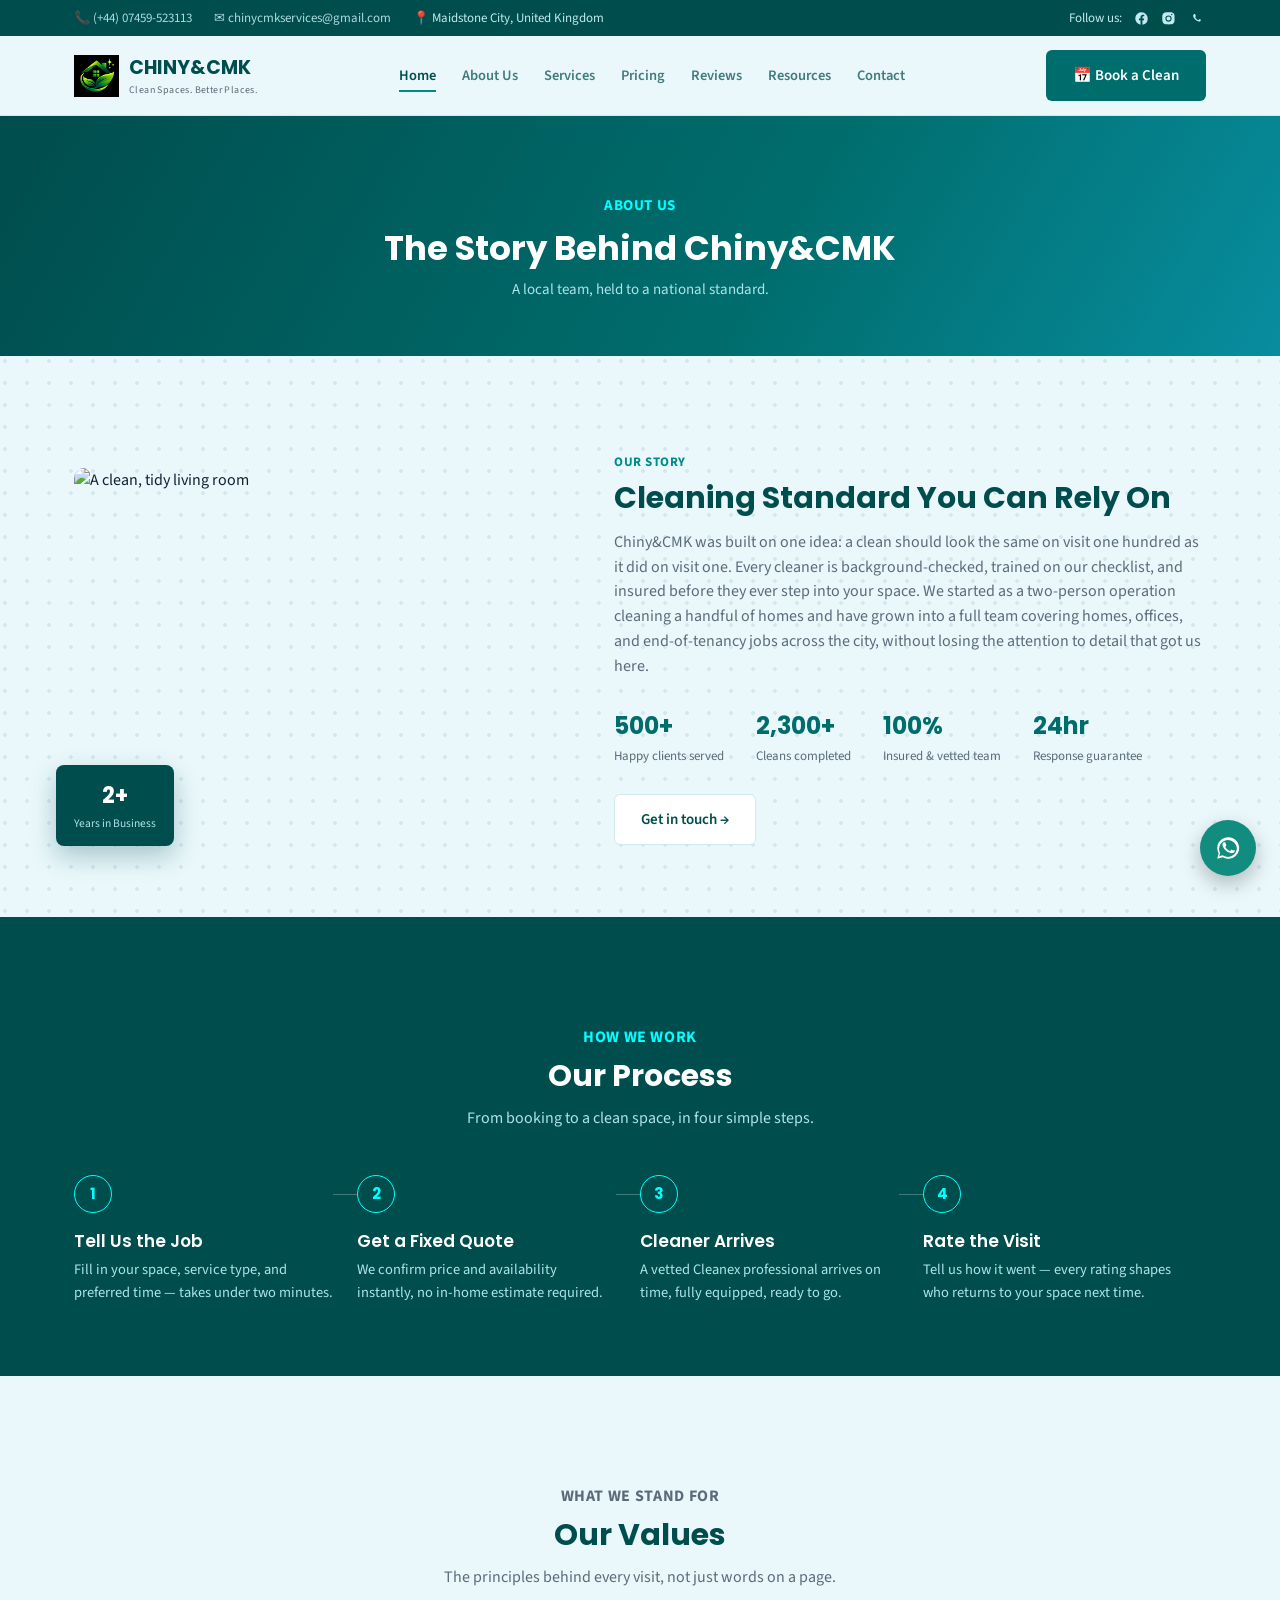
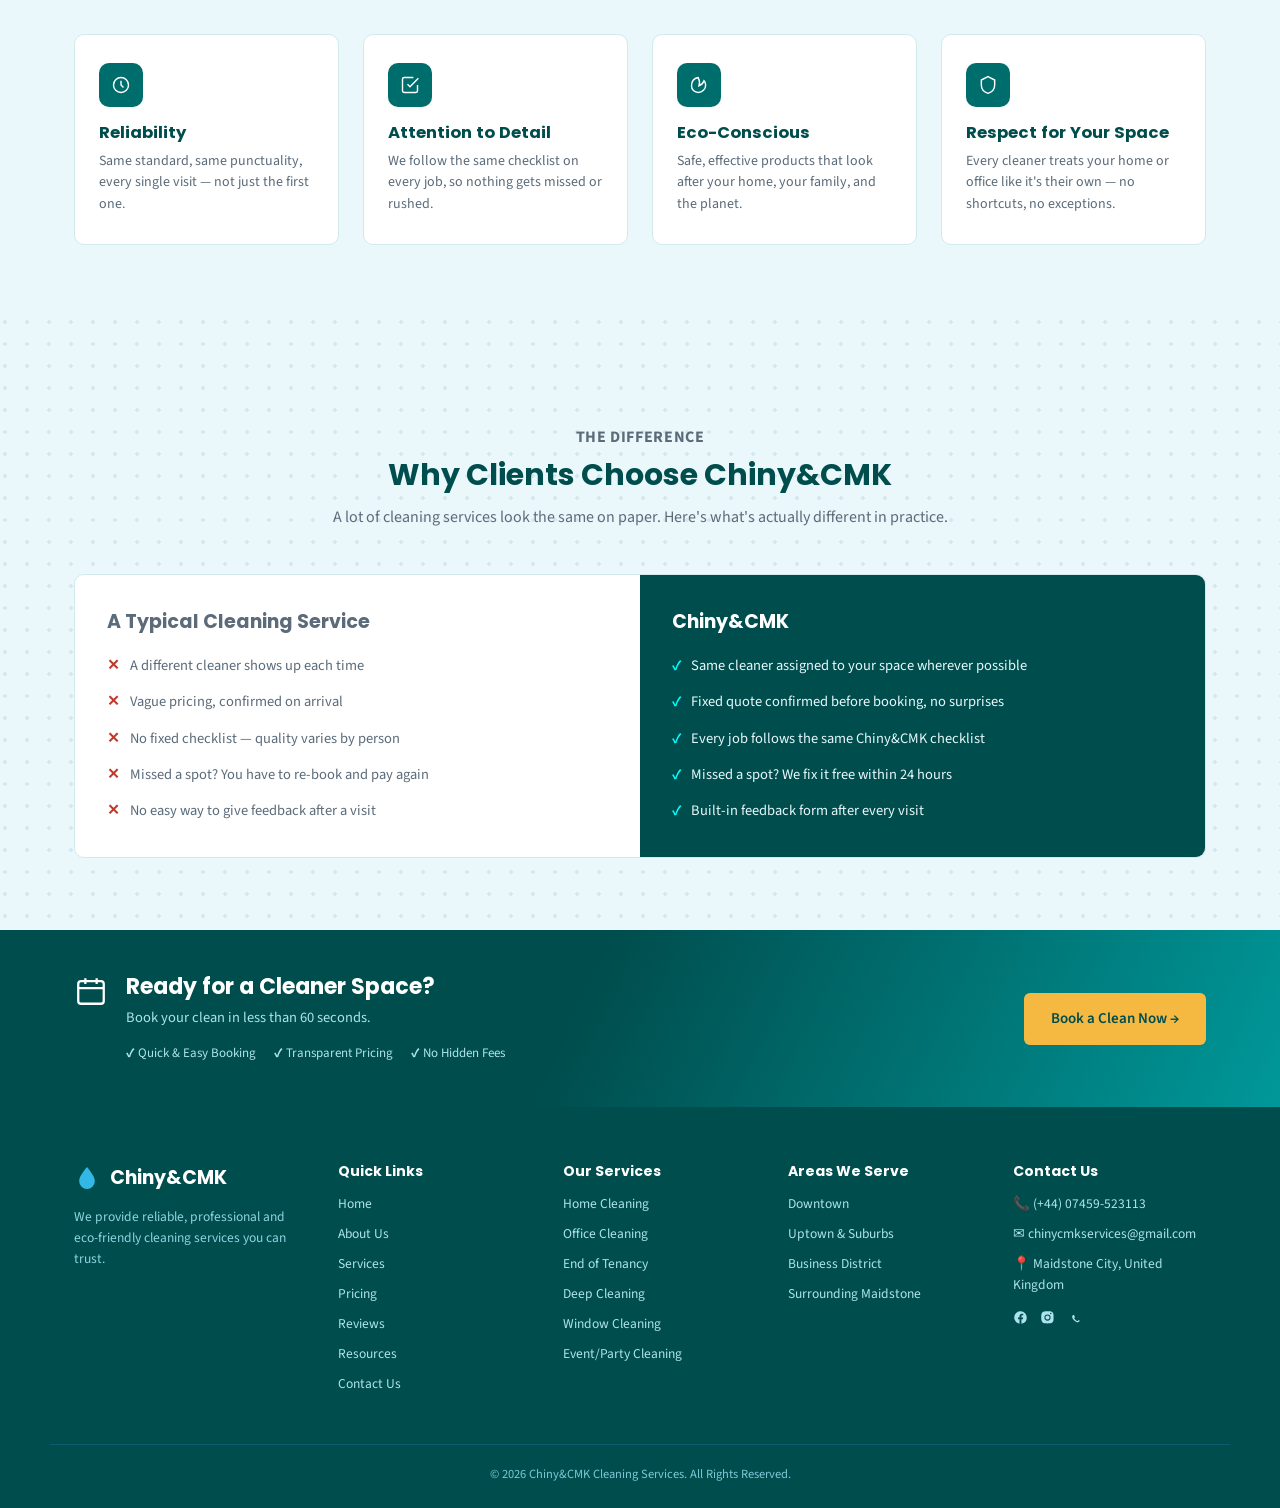
==== commit d47ca080: "chiny&cmk" ====
--- a/about.html
+++ b/about.html
@@ -195,7 +195,7 @@
         <ul>
           <li>Same cleaner assigned to your space wherever possible</li>
           <li>Fixed quote confirmed before booking, no surprises</li>
-          <li>Every job follows the same Cleanex checklist</li>
+          <li>Every job follows the same Chiny&CMK checklist</li>
           <li>Missed a spot? We fix it free within 24 hours</li>
           <li>Built-in feedback form after every visit</li>
         </ul>
@@ -232,6 +232,9 @@
       <a href="index.html">Home</a>
       <a href="about.html">About Us</a>
       <a href="services.html">Services</a>
+      <a href="pricing.html">Pricing</a>
+      <a href="reviews.html">Reviews</a>
+      <a href="resources.html">Resources</a>
       <a href="contact.html">Contact Us</a>
     </div>
     <div class="footer-col">
@@ -240,13 +243,15 @@
       <a href="services.html">Office Cleaning</a>
       <a href="services.html">End of Tenancy</a>
       <a href="services.html">Deep Cleaning</a>
+      <a href="services.html">Window Cleaning</a>
+      <a href="services.html">Event/Party Cleaning</a>
     </div>
     <div class="footer-col">
       <h5>Areas We Serve</h5>
       <a href="contact.html">Downtown</a>
       <a href="contact.html">Uptown &amp; Suburbs</a>
       <a href="contact.html">Business District</a>
-      <a href="contact.html">Surrounding Metro</a>
+      <a href="contact.html">Surrounding Maidstone</a>
     </div>
     <div class="footer-col">
       <h5>Contact Us</h5>
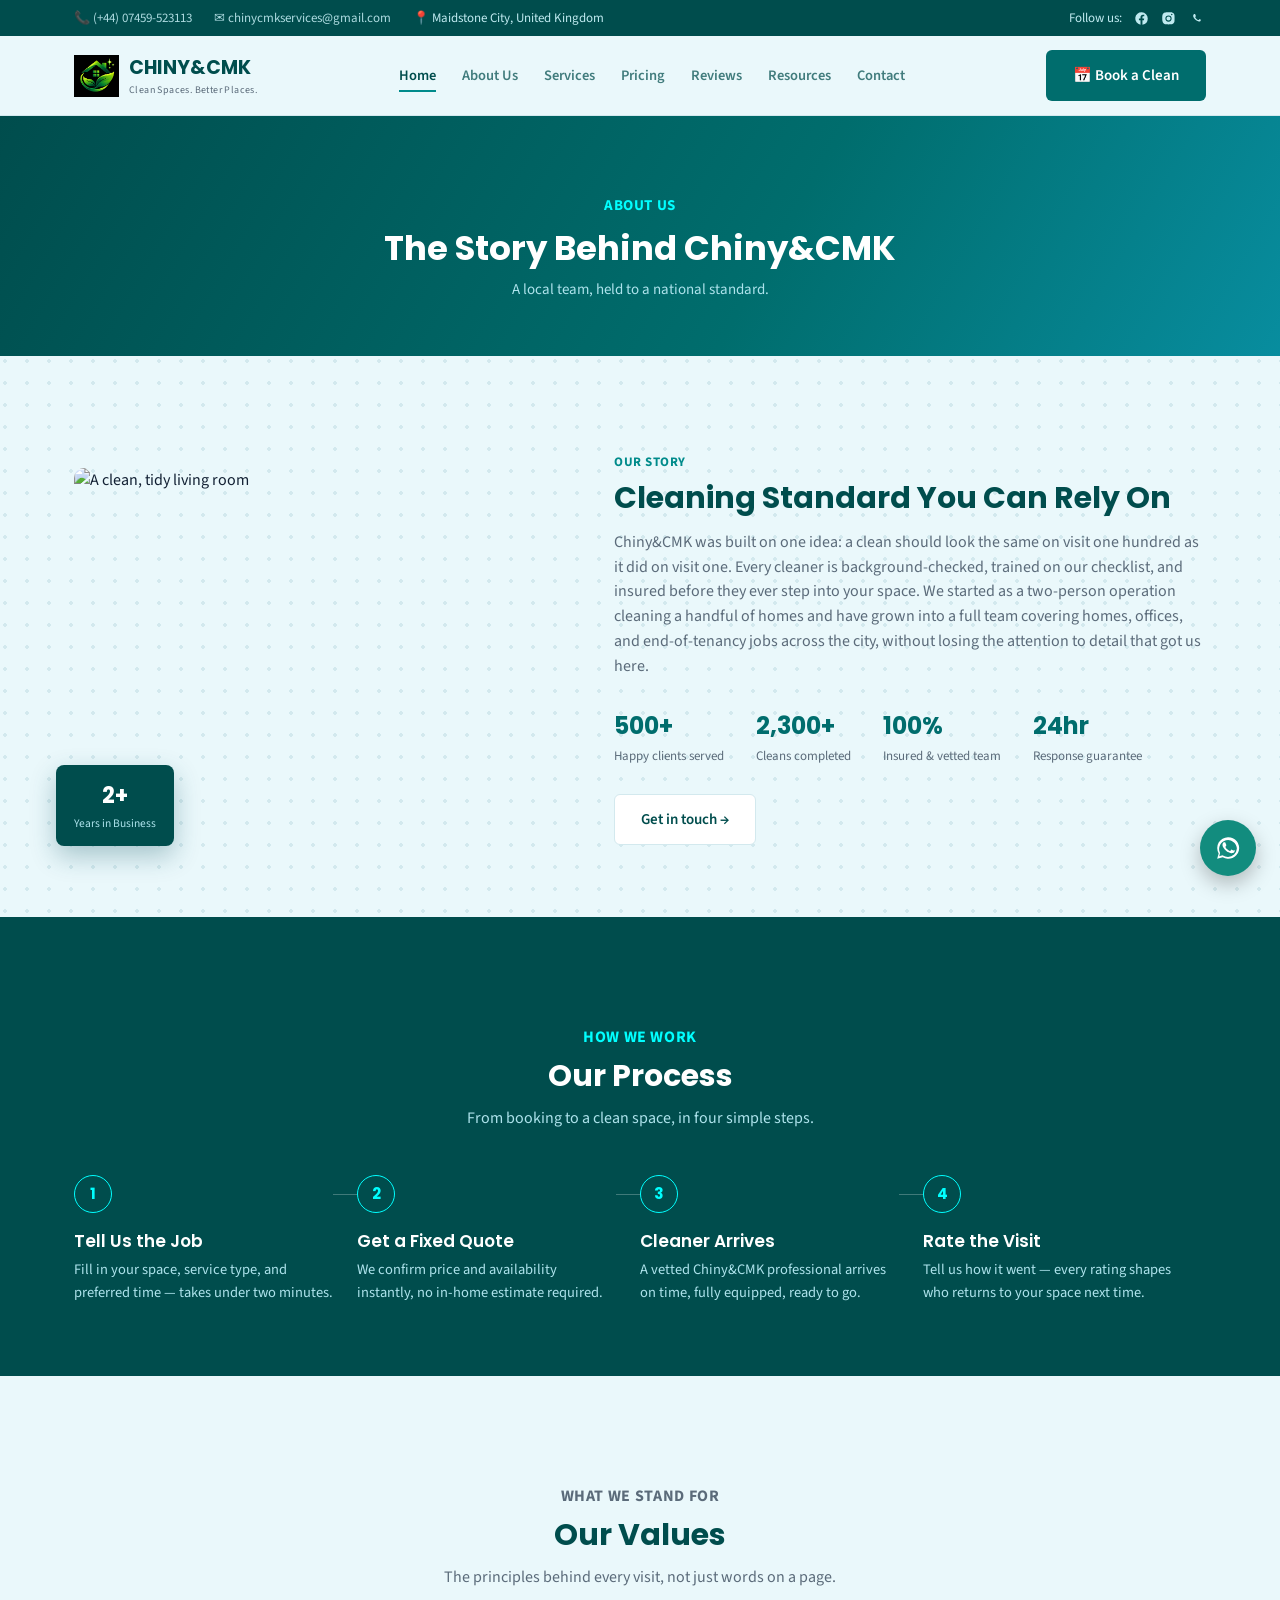
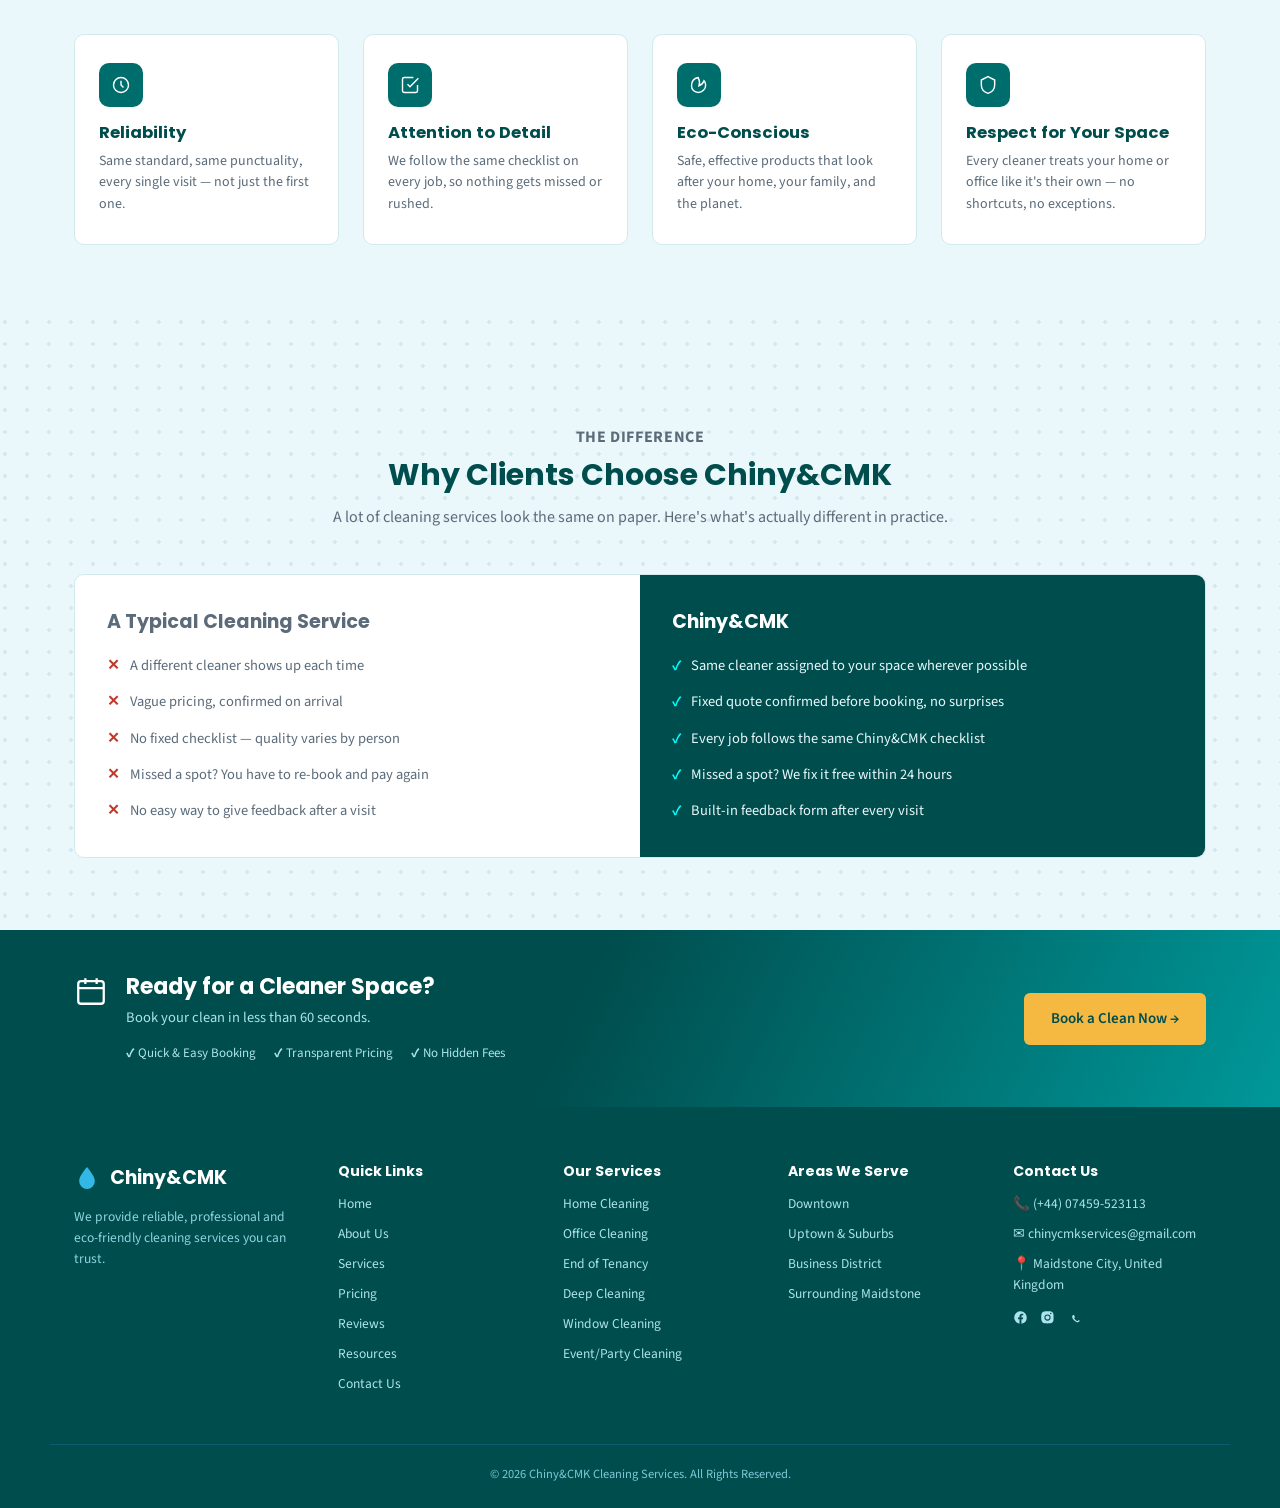
==== commit 31b470bb: "chiny&cmk" ====
--- a/about.html
+++ b/about.html
@@ -129,7 +129,7 @@
       <div class="step">
         <div class="idx">3</div>
         <h4>Cleaner Arrives</h4>
-        <p>A vetted Cleanex professional arrives on time, fully equipped, ready to go.</p>
+        <p>A vetted Chiny&CMK professional arrives on time, fully equipped, ready to go.</p>
       </div>
       <div class="step">
         <div class="idx">4</div>
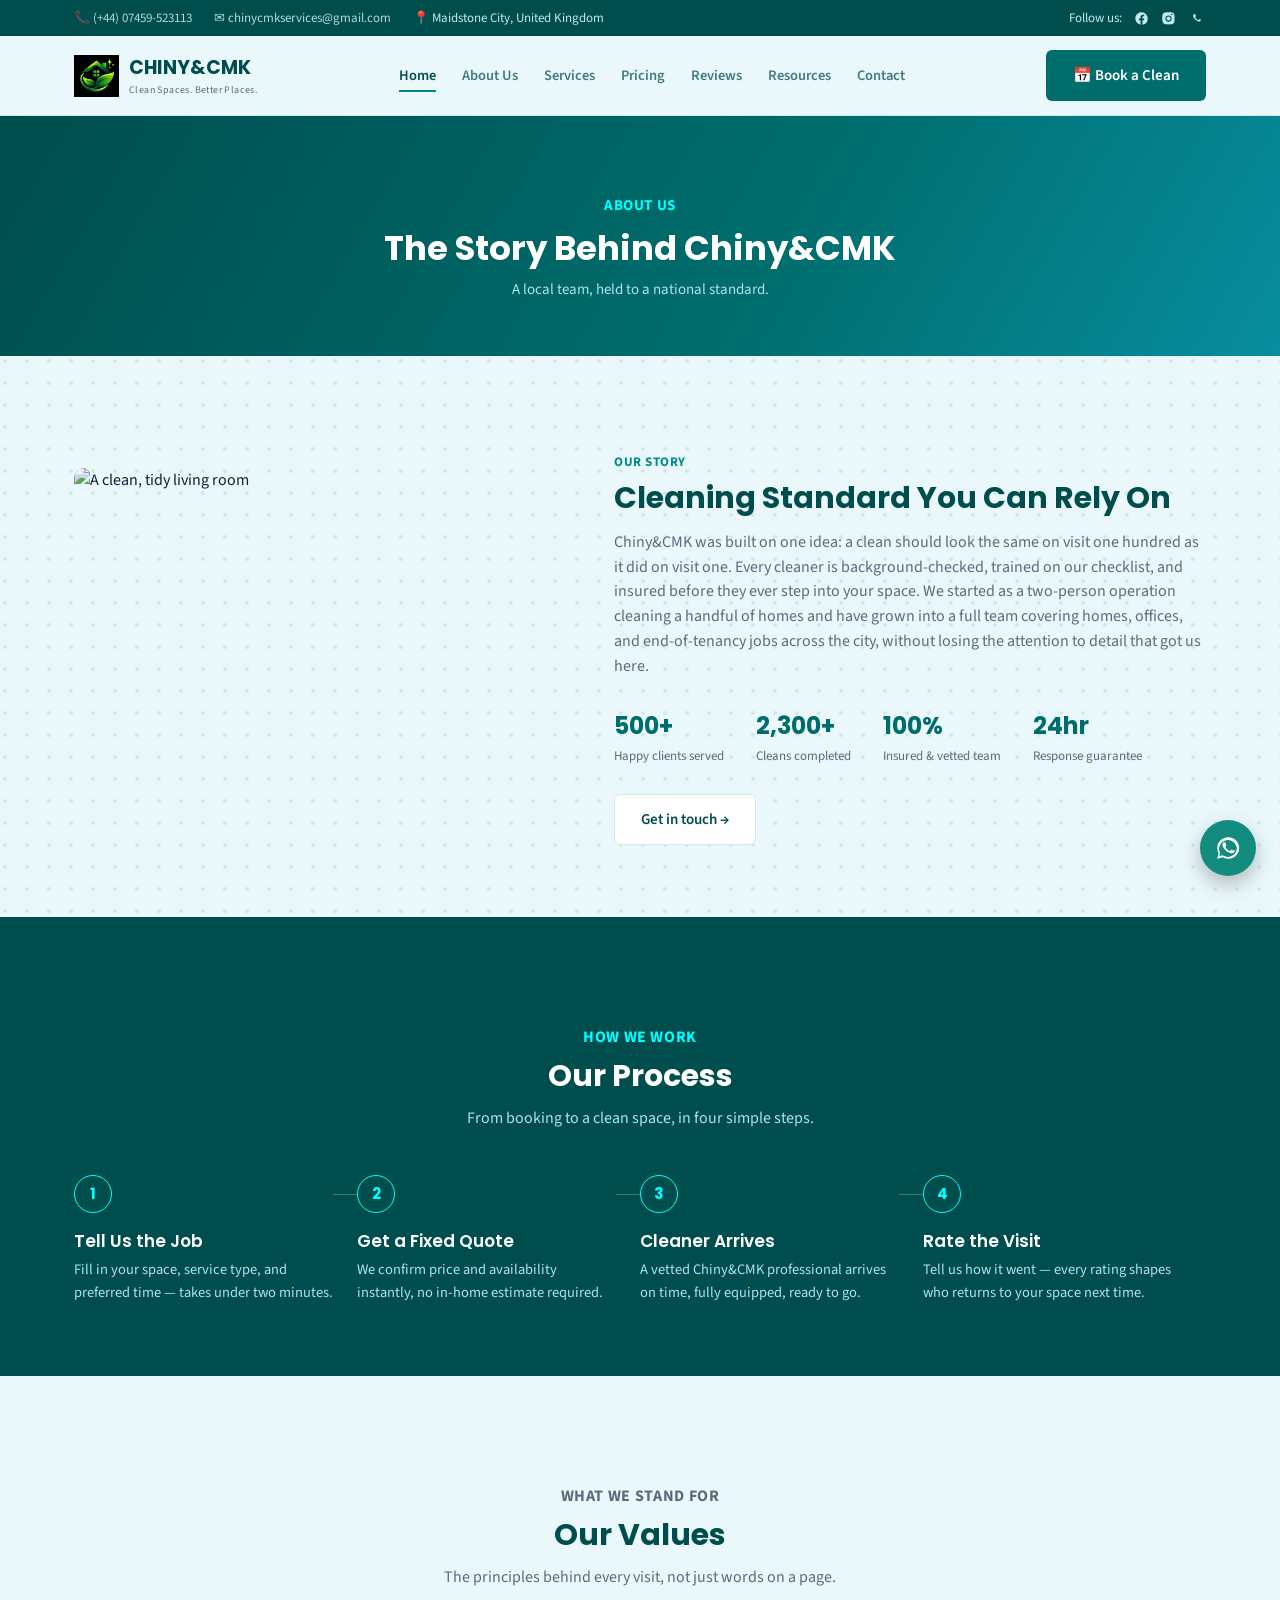
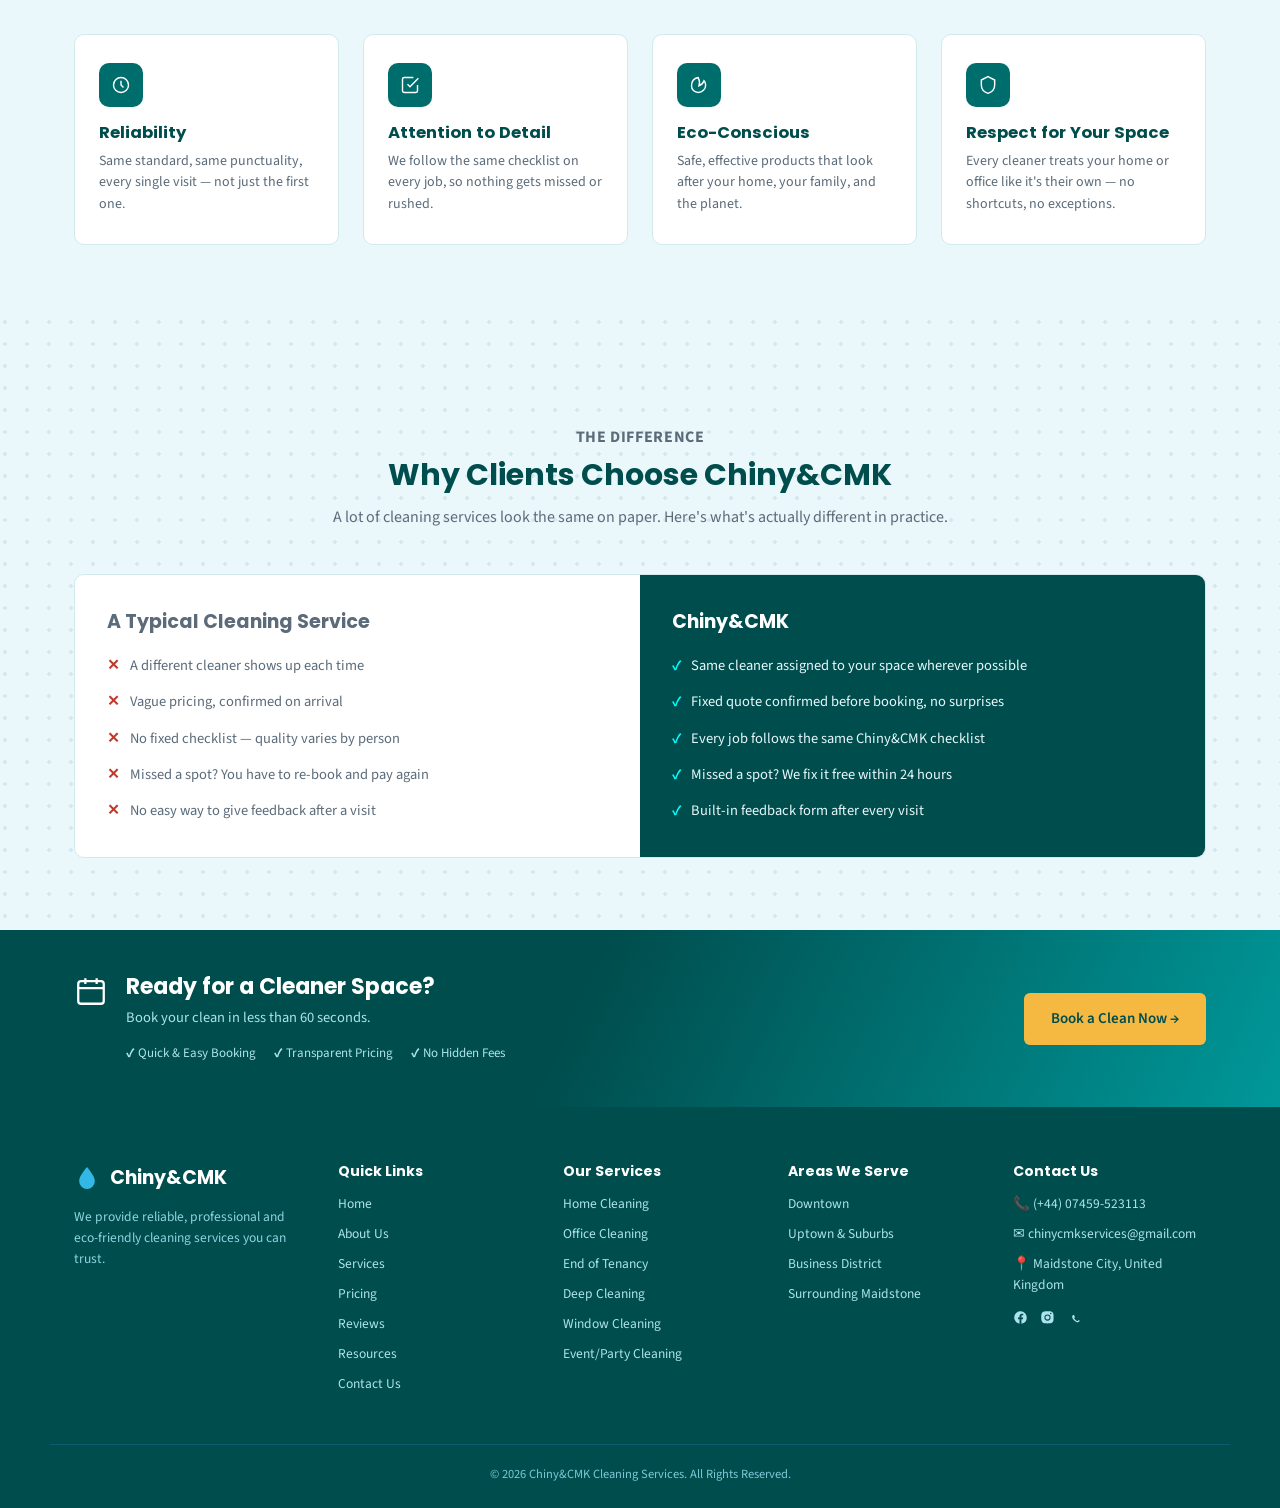
==== commit 3fbf1d77: "chiny&CMK" ====
--- a/about.html
+++ b/about.html
@@ -73,7 +73,7 @@
   <div class="wrap about-grid">
     <div class="about-media">
       <img src="https://images.unsplash.com/photo-1757416654883-c73c67b3382b?auto=format&fit=crop&w=700&q=80" alt="A clean, tidy living room">
-      <div class="about-media-badge"><strong>2+</strong><span>Years in Business</span></div>
+      <!--<div class="about-media-badge"><strong>2+</strong><span>Years in Business</span></div>-->
     </div>
     <div class="about-copy">
       <p class="eyebrow">OUR STORY</p>
